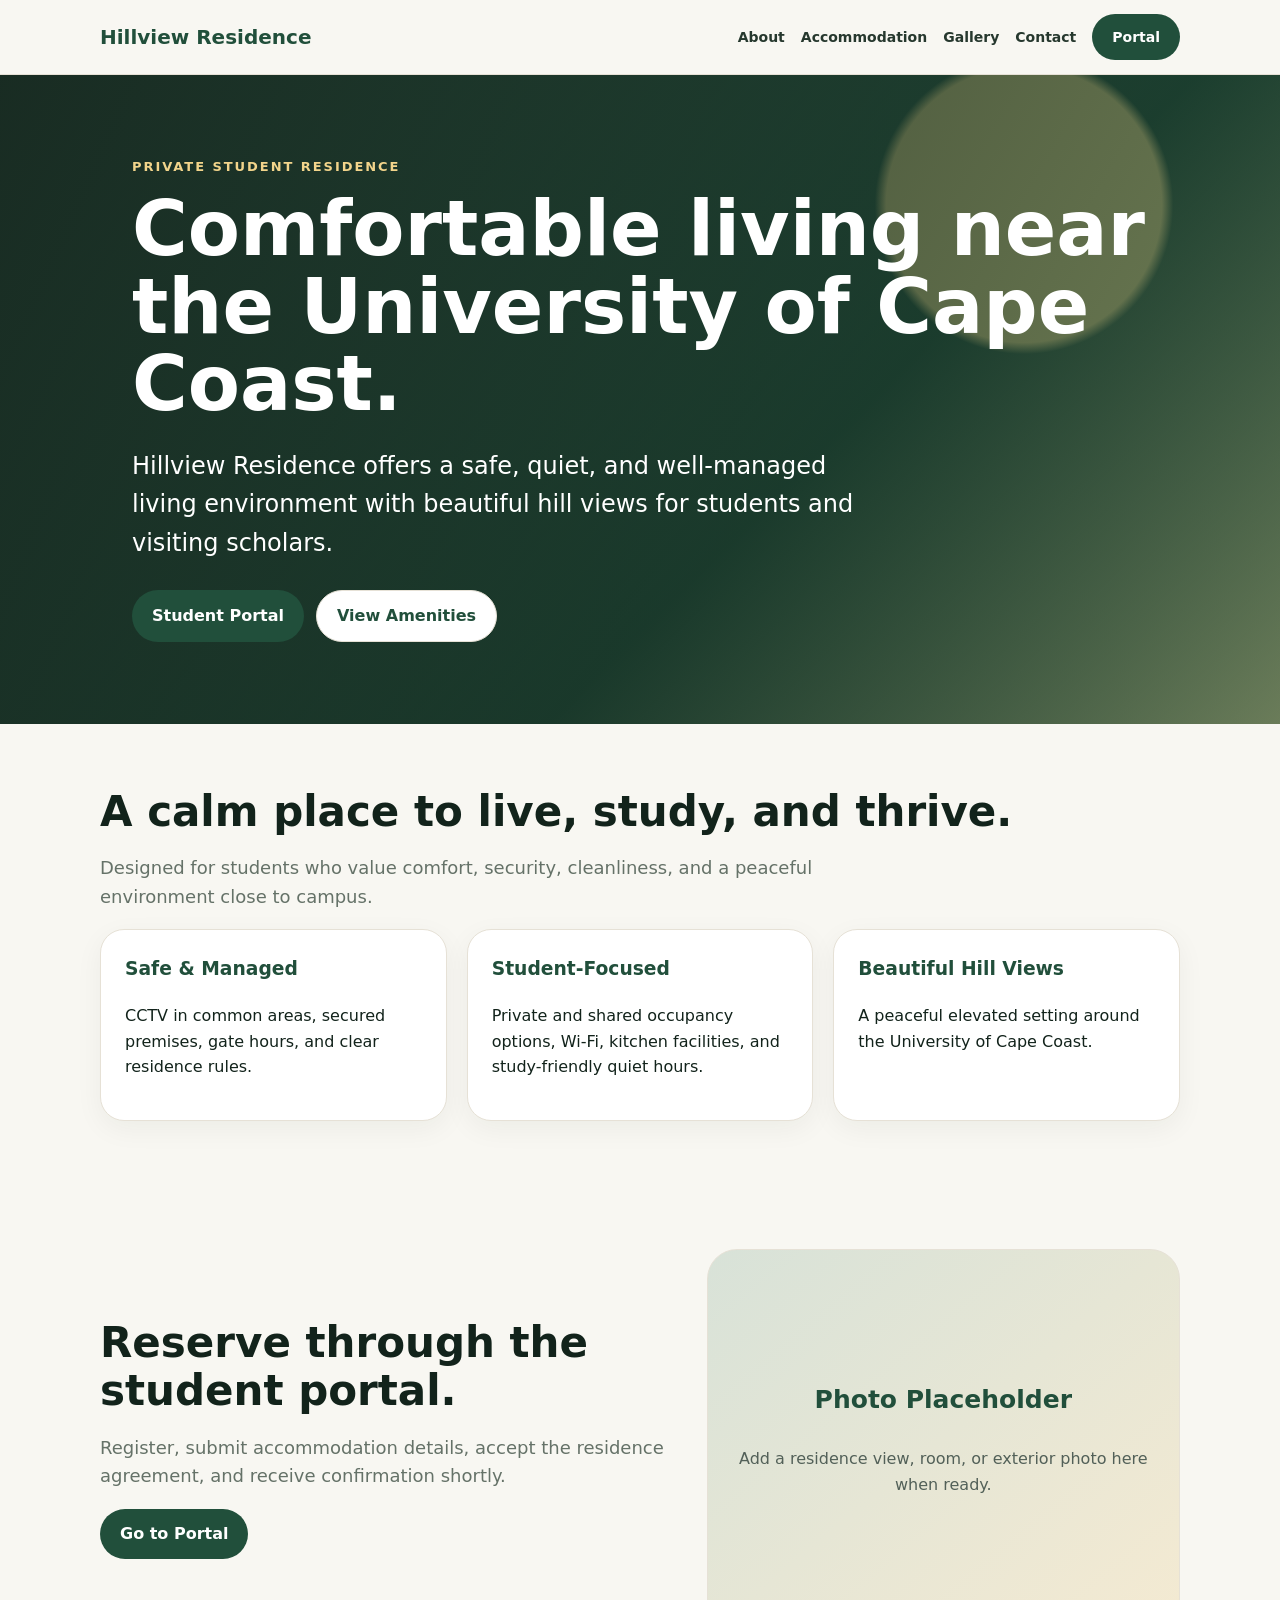
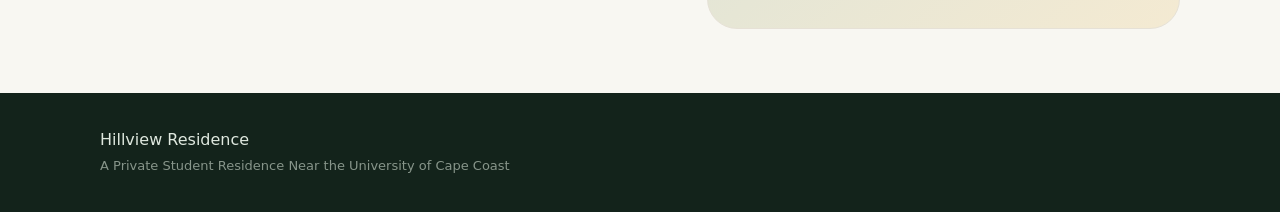
==== index.html @ 98e05dec "Add files via upload" ====
<!doctype html>
<html lang="en">
<head>
<meta charset="utf-8"><meta name="viewport" content="width=device-width,initial-scale=1">
<title>Hillview Residence | Private Student Residence Near UCC</title>
<style>
:root{--ink:#12231b;--muted:#657268;--brand:#214f3b;--gold:#d6a84f;--bg:#f8f7f2;--card:#fff;--line:#e6e1d6}*{box-sizing:border-box}body{margin:0;font-family:Inter,system-ui,-apple-system,Segoe UI,Roboto,Arial,sans-serif;color:var(--ink);background:var(--bg);line-height:1.6}a{color:inherit}.nav{max-width:1120px;margin:auto;padding:14px 20px;display:flex;align-items:center;justify-content:space-between;gap:16px}.top{position:sticky;top:0;z-index:10;background:rgba(248,247,242,.96);backdrop-filter:blur(10px);border-bottom:1px solid var(--line)}.logo{font-weight:900;color:var(--brand);font-size:20px;text-decoration:none}.navlinks{display:flex;gap:16px;align-items:center;flex-wrap:wrap}.navlinks a{text-decoration:none;font-weight:700;font-size:14px;color:#26382e}.btn{display:inline-flex;align-items:center;justify-content:center;border-radius:999px;background:var(--brand);color:#fff!important;text-decoration:none;padding:12px 20px;font-weight:850;border:0}.btn.alt{background:#fff;color:var(--brand)!important;border:1px solid var(--line)}.hero{min-height:72vh;display:grid;place-items:center;background:linear-gradient(120deg,rgba(18,35,27,.88),rgba(33,79,59,.60)),radial-gradient(circle at 80% 20%,#f0d184 0 12%,transparent 13%),linear-gradient(135deg,#496b59,#1b3b2c 62%,#d9c087);background-size:cover}.hero-inner{max-width:1060px;padding:82px 22px;color:#fff}.eyebrow{letter-spacing:.15em;text-transform:uppercase;font-size:13px;font-weight:900;color:#f2d48b}.hero h1{font-size:clamp(40px,7vw,76px);line-height:1.02;margin:12px 0}.hero p{font-size:clamp(18px,2.4vw,24px);max-width:760px}.actions{display:flex;gap:12px;flex-wrap:wrap;margin-top:28px}.wrap{max-width:1120px;margin:auto;padding:64px 20px}.section-title{font-size:clamp(30px,4vw,42px);line-height:1.15;margin:0 0 12px}.lead{font-size:18px;color:var(--muted);max-width:800px}.grid{display:grid;grid-template-columns:repeat(3,1fr);gap:20px}.card{background:var(--card);border:1px solid var(--line);border-radius:24px;padding:24px;box-shadow:0 8px 28px rgba(19,35,27,.05)}.card h3{margin-top:0;color:var(--brand)}.split{display:grid;grid-template-columns:1.1fr .9fr;gap:28px;align-items:center}.photo-card{min-height:380px;border-radius:30px;background:linear-gradient(140deg,#d8e2d8,#f4ead2);border:1px solid var(--line);display:grid;place-items:center;color:#526058;text-align:center;padding:28px}.photo-card strong{display:block;font-size:25px;color:#214f3b}.footer{background:#13231b;color:#dfe8df}.footer .wrap{padding:34px 20px}.small{font-size:13px;color:#87958a}@media(max-width:820px){.grid,.split{grid-template-columns:1fr}.navlinks{display:none}.hero{min-height:60vh}.wrap{padding:44px 18px}}
</style>
</head>
<body>
<header class="top"><nav class="nav"><a class="logo" href="index.html">Hillview Residence</a><div class="navlinks"><a href="about.html">About</a><a href="accommodation.html">Accommodation</a><a href="gallery.html">Gallery</a><a href="contact.html">Contact</a><a class="btn" href="portal.html">Portal</a></div></nav></header>
<section class="hero"><div class="hero-inner"><div class="eyebrow">Private Student Residence</div><h1>Comfortable living near the University of Cape Coast.</h1><p>Hillview Residence offers a safe, quiet, and well-managed living environment with beautiful hill views for students and visiting scholars.</p><div class="actions"><a class="btn" href="portal.html">Student Portal</a><a class="btn alt" href="accommodation.html">View Amenities</a></div></div></section>
<main><section class="wrap"><h2 class="section-title">A calm place to live, study, and thrive.</h2><p class="lead">Designed for students who value comfort, security, cleanliness, and a peaceful environment close to campus.</p><div class="grid"><div class="card"><h3>Safe & Managed</h3><p>CCTV in common areas, secured premises, gate hours, and clear residence rules.</p></div><div class="card"><h3>Student-Focused</h3><p>Private and shared occupancy options, Wi-Fi, kitchen facilities, and study-friendly quiet hours.</p></div><div class="card"><h3>Beautiful Hill Views</h3><p>A peaceful elevated setting around the University of Cape Coast.</p></div></div></section>
<section class="wrap split"><div><h2 class="section-title">Reserve through the student portal.</h2><p class="lead">Register, submit accommodation details, accept the residence agreement, and receive confirmation shortly.</p><a class="btn" href="portal.html">Go to Portal</a></div><div class="photo-card"><div><strong>Photo Placeholder</strong><br>Add a residence view, room, or exterior photo here when ready.</div></div></section></main>
<footer class="footer"><div class="wrap">Hillview Residence<br><span class="small">A Private Student Residence Near the University of Cape Coast</span></div></footer>
</body></html>
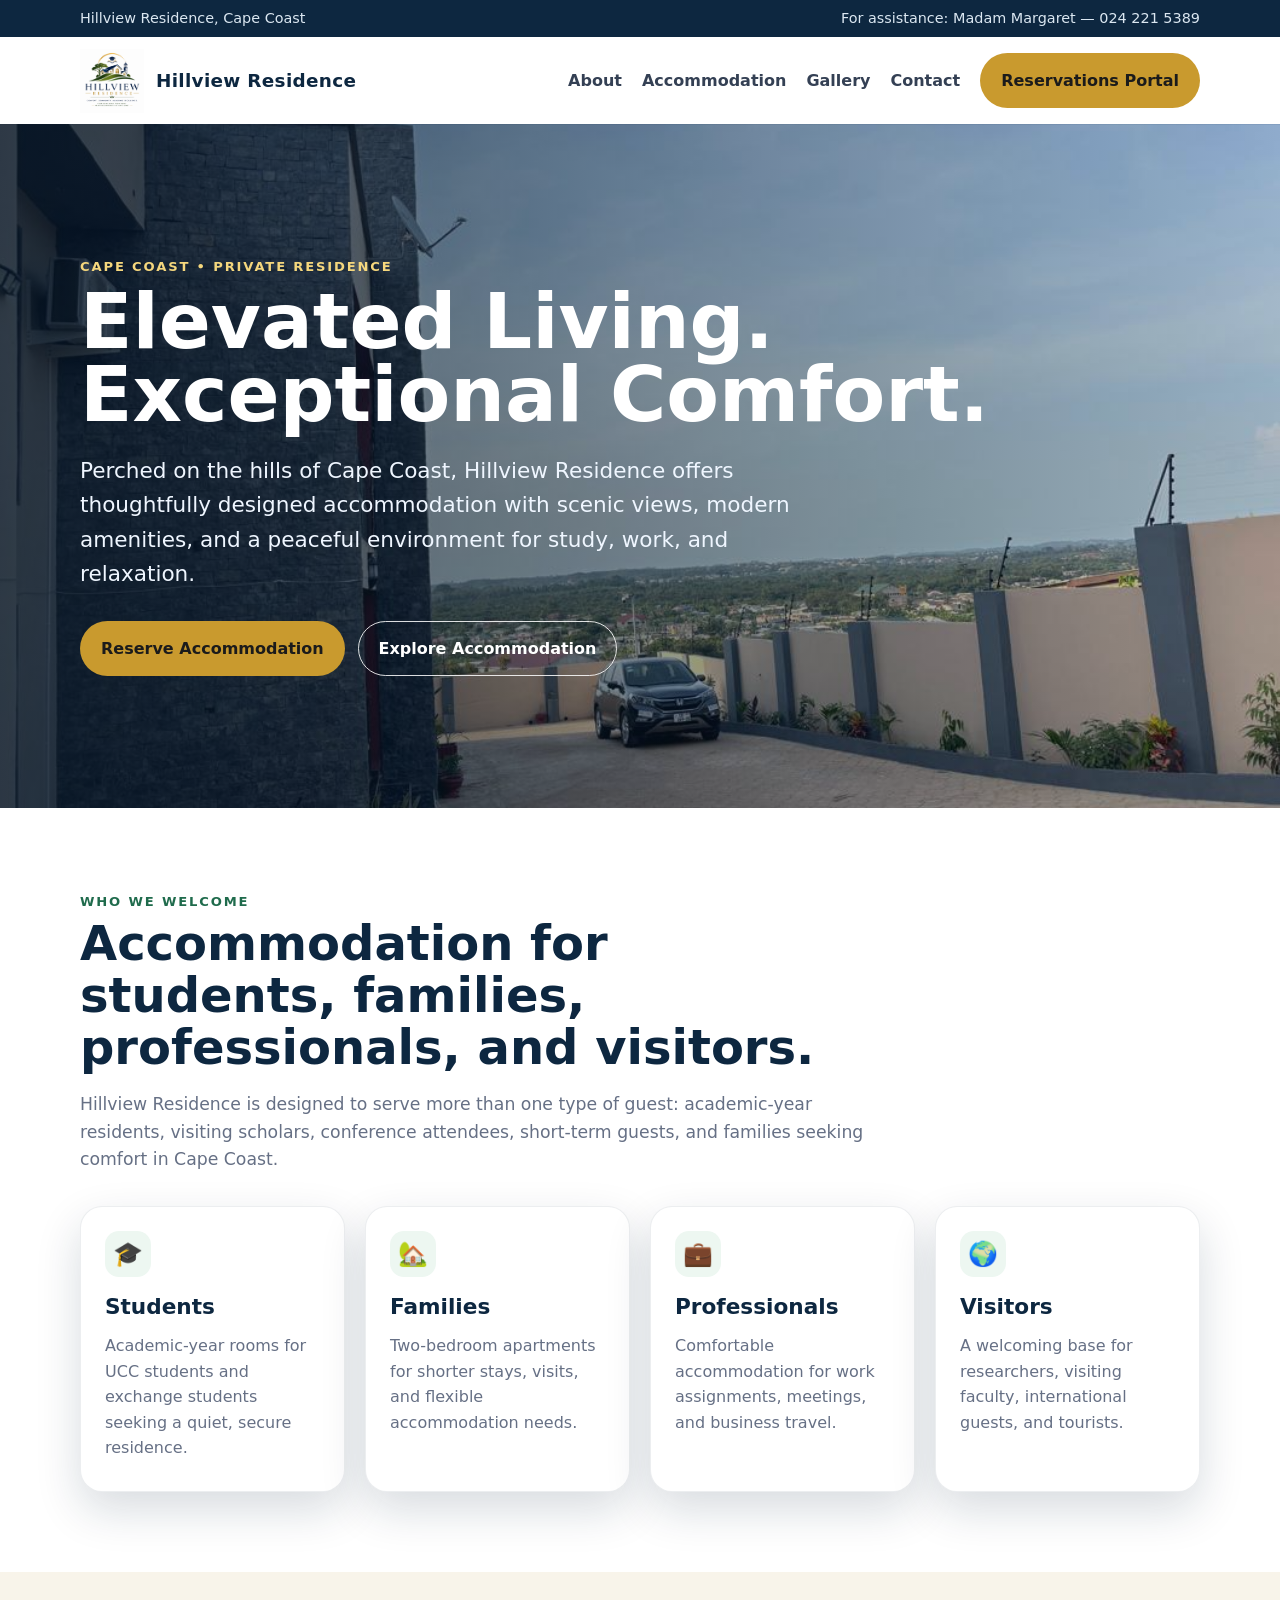
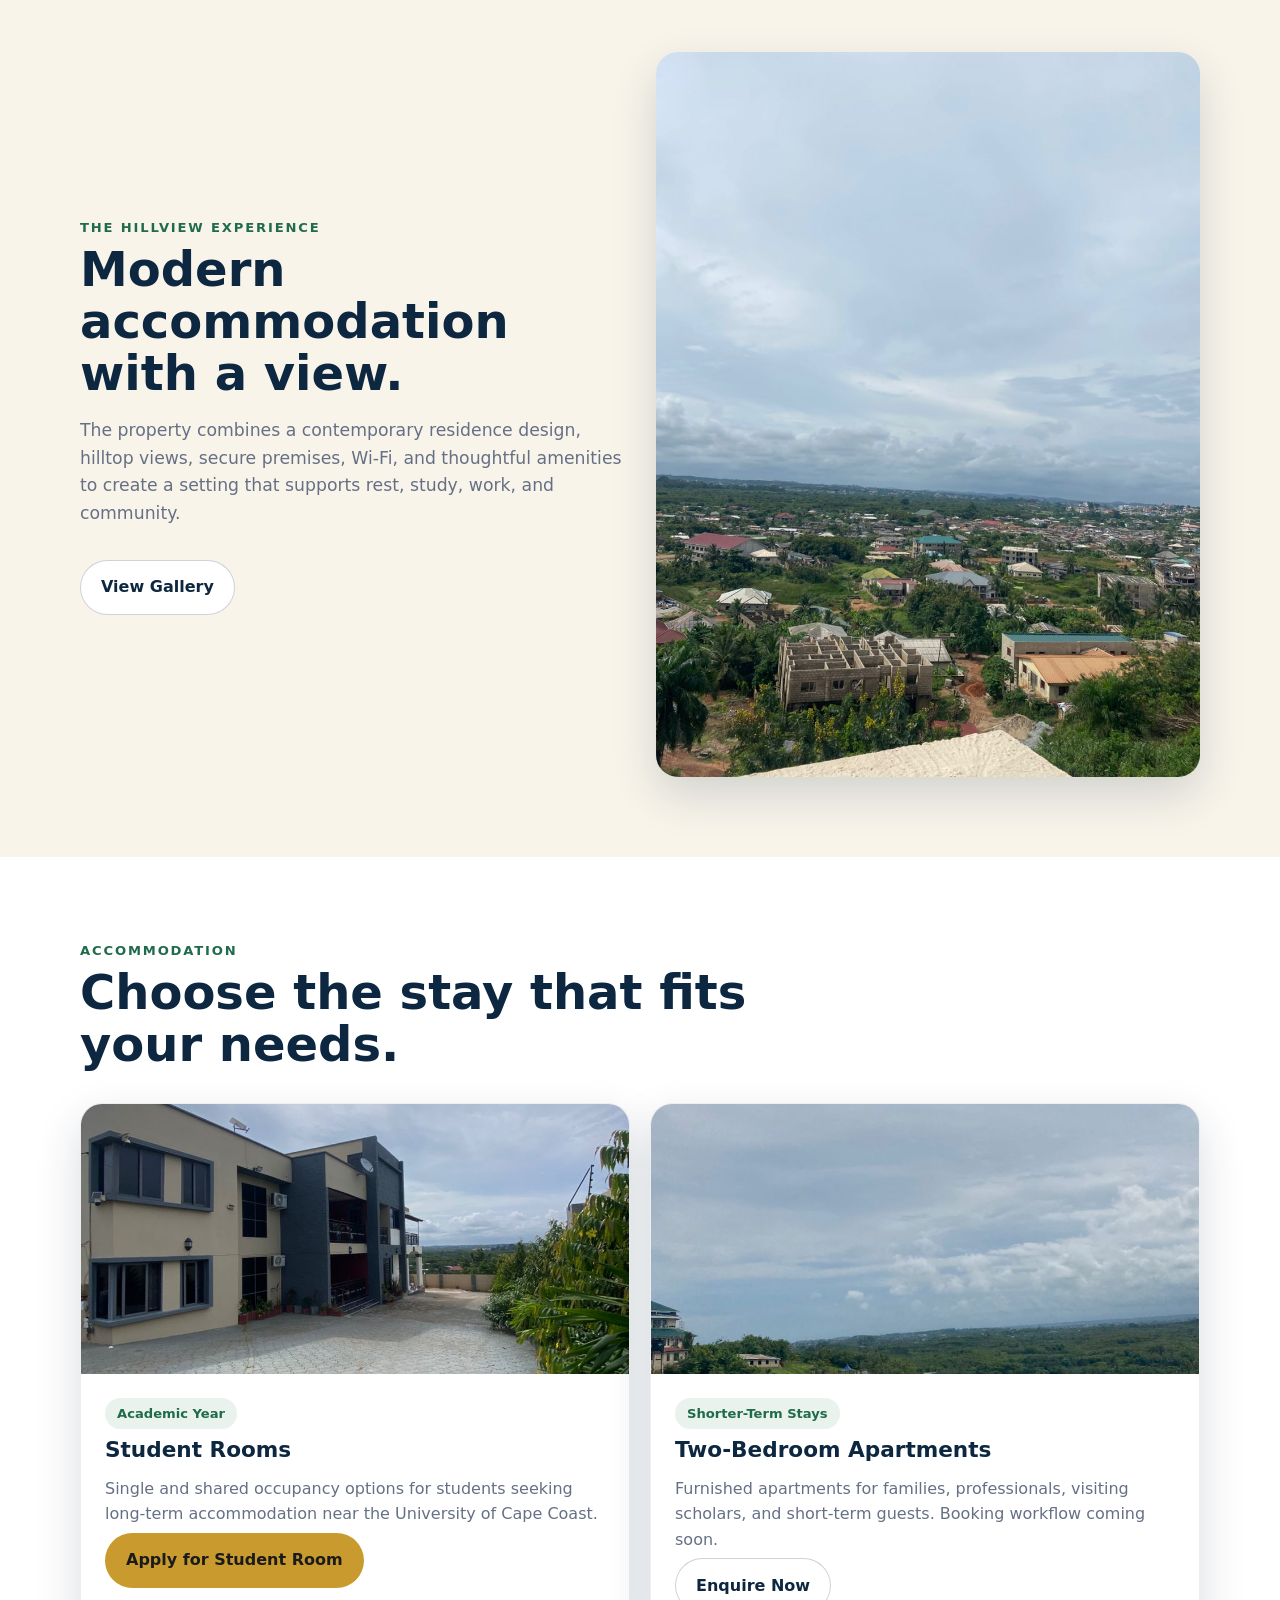
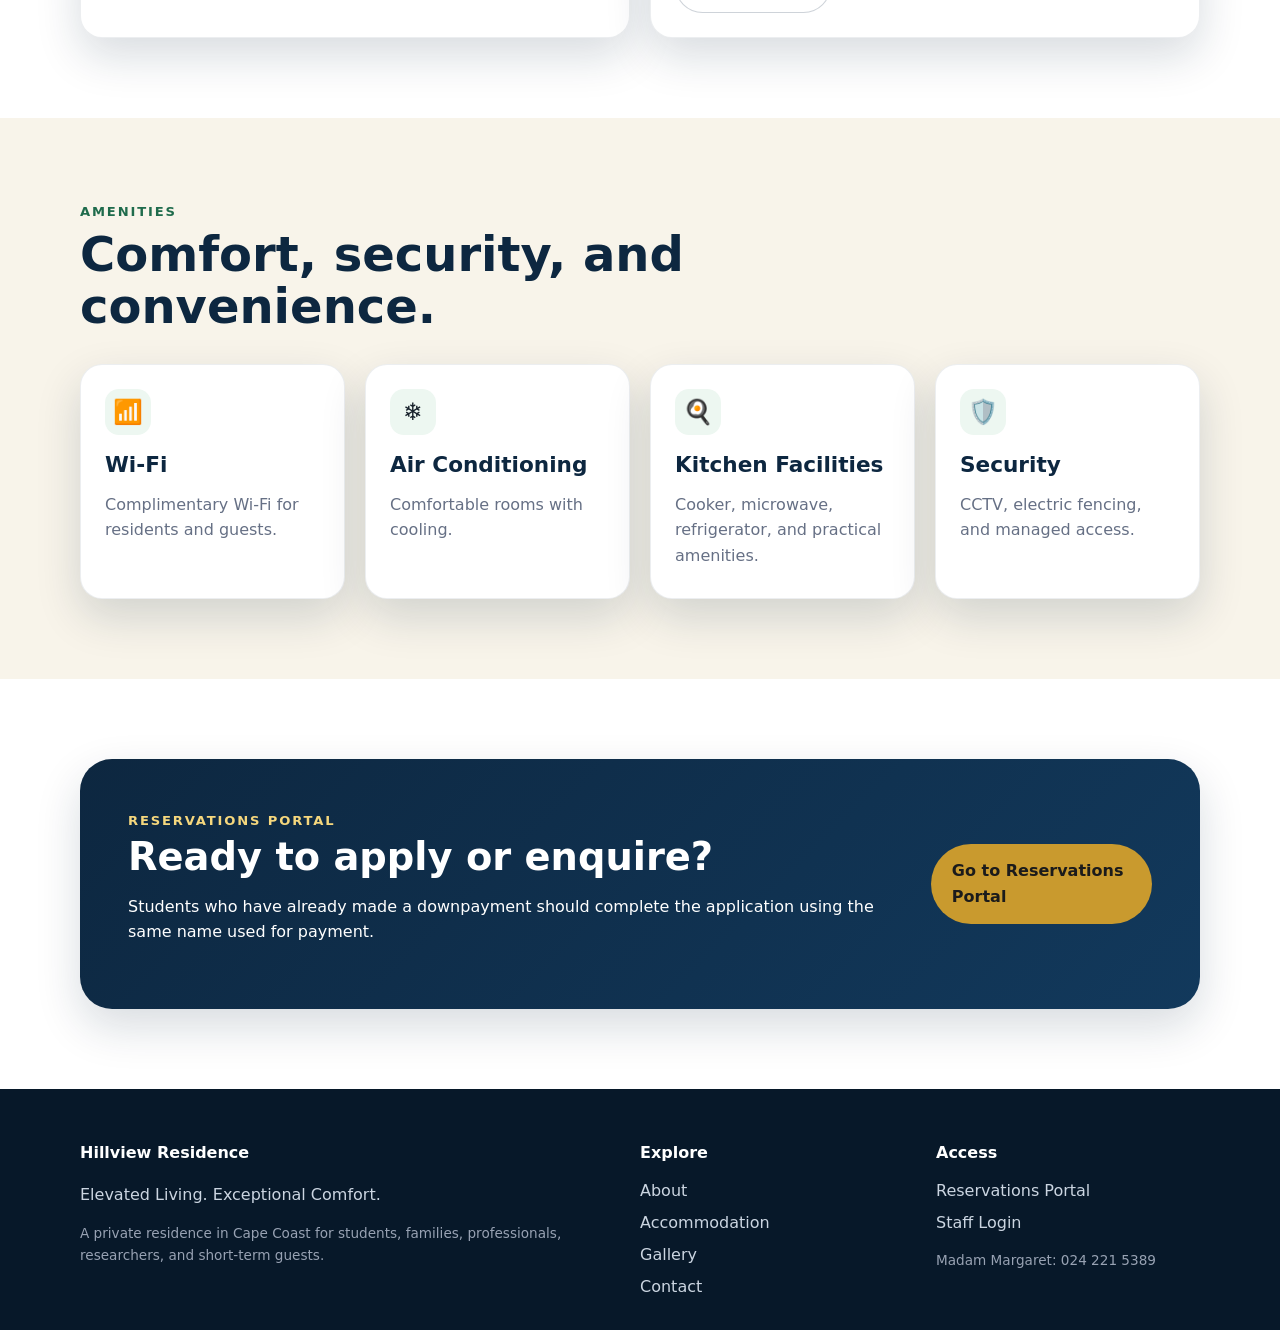
==== commit 3bd951b0: "Add files via upload" ====
--- a/index.html
+++ b/index.html
@@ -1,16 +1,10 @@
-<!doctype html>
-<html lang="en">
-<head>
-<meta charset="utf-8"><meta name="viewport" content="width=device-width,initial-scale=1">
-<title>Hillview Residence | Private Student Residence Near UCC</title>
-<style>
-:root{--ink:#12231b;--muted:#657268;--brand:#214f3b;--gold:#d6a84f;--bg:#f8f7f2;--card:#fff;--line:#e6e1d6}*{box-sizing:border-box}body{margin:0;font-family:Inter,system-ui,-apple-system,Segoe UI,Roboto,Arial,sans-serif;color:var(--ink);background:var(--bg);line-height:1.6}a{color:inherit}.nav{max-width:1120px;margin:auto;padding:14px 20px;display:flex;align-items:center;justify-content:space-between;gap:16px}.top{position:sticky;top:0;z-index:10;background:rgba(248,247,242,.96);backdrop-filter:blur(10px);border-bottom:1px solid var(--line)}.logo{font-weight:900;color:var(--brand);font-size:20px;text-decoration:none}.navlinks{display:flex;gap:16px;align-items:center;flex-wrap:wrap}.navlinks a{text-decoration:none;font-weight:700;font-size:14px;color:#26382e}.btn{display:inline-flex;align-items:center;justify-content:center;border-radius:999px;background:var(--brand);color:#fff!important;text-decoration:none;padding:12px 20px;font-weight:850;border:0}.btn.alt{background:#fff;color:var(--brand)!important;border:1px solid var(--line)}.hero{min-height:72vh;display:grid;place-items:center;background:linear-gradient(120deg,rgba(18,35,27,.88),rgba(33,79,59,.60)),radial-gradient(circle at 80% 20%,#f0d184 0 12%,transparent 13%),linear-gradient(135deg,#496b59,#1b3b2c 62%,#d9c087);background-size:cover}.hero-inner{max-width:1060px;padding:82px 22px;color:#fff}.eyebrow{letter-spacing:.15em;text-transform:uppercase;font-size:13px;font-weight:900;color:#f2d48b}.hero h1{font-size:clamp(40px,7vw,76px);line-height:1.02;margin:12px 0}.hero p{font-size:clamp(18px,2.4vw,24px);max-width:760px}.actions{display:flex;gap:12px;flex-wrap:wrap;margin-top:28px}.wrap{max-width:1120px;margin:auto;padding:64px 20px}.section-title{font-size:clamp(30px,4vw,42px);line-height:1.15;margin:0 0 12px}.lead{font-size:18px;color:var(--muted);max-width:800px}.grid{display:grid;grid-template-columns:repeat(3,1fr);gap:20px}.card{background:var(--card);border:1px solid var(--line);border-radius:24px;padding:24px;box-shadow:0 8px 28px rgba(19,35,27,.05)}.card h3{margin-top:0;color:var(--brand)}.split{display:grid;grid-template-columns:1.1fr .9fr;gap:28px;align-items:center}.photo-card{min-height:380px;border-radius:30px;background:linear-gradient(140deg,#d8e2d8,#f4ead2);border:1px solid var(--line);display:grid;place-items:center;color:#526058;text-align:center;padding:28px}.photo-card strong{display:block;font-size:25px;color:#214f3b}.footer{background:#13231b;color:#dfe8df}.footer .wrap{padding:34px 20px}.small{font-size:13px;color:#87958a}@media(max-width:820px){.grid,.split{grid-template-columns:1fr}.navlinks{display:none}.hero{min-height:60vh}.wrap{padding:44px 18px}}
-</style>
-</head>
-<body>
-<header class="top"><nav class="nav"><a class="logo" href="index.html">Hillview Residence</a><div class="navlinks"><a href="about.html">About</a><a href="accommodation.html">Accommodation</a><a href="gallery.html">Gallery</a><a href="contact.html">Contact</a><a class="btn" href="portal.html">Portal</a></div></nav></header>
-<section class="hero"><div class="hero-inner"><div class="eyebrow">Private Student Residence</div><h1>Comfortable living near the University of Cape Coast.</h1><p>Hillview Residence offers a safe, quiet, and well-managed living environment with beautiful hill views for students and visiting scholars.</p><div class="actions"><a class="btn" href="portal.html">Student Portal</a><a class="btn alt" href="accommodation.html">View Amenities</a></div></div></section>
-<main><section class="wrap"><h2 class="section-title">A calm place to live, study, and thrive.</h2><p class="lead">Designed for students who value comfort, security, cleanliness, and a peaceful environment close to campus.</p><div class="grid"><div class="card"><h3>Safe & Managed</h3><p>CCTV in common areas, secured premises, gate hours, and clear residence rules.</p></div><div class="card"><h3>Student-Focused</h3><p>Private and shared occupancy options, Wi-Fi, kitchen facilities, and study-friendly quiet hours.</p></div><div class="card"><h3>Beautiful Hill Views</h3><p>A peaceful elevated setting around the University of Cape Coast.</p></div></div></section>
-<section class="wrap split"><div><h2 class="section-title">Reserve through the student portal.</h2><p class="lead">Register, submit accommodation details, accept the residence agreement, and receive confirmation shortly.</p><a class="btn" href="portal.html">Go to Portal</a></div><div class="photo-card"><div><strong>Photo Placeholder</strong><br>Add a residence view, room, or exterior photo here when ready.</div></div></section></main>
-<footer class="footer"><div class="wrap">Hillview Residence<br><span class="small">A Private Student Residence Near the University of Cape Coast</span></div></footer>
-</body></html>
+<!doctype html><html lang="en"><head><meta charset="utf-8"><meta name="viewport" content="width=device-width,initial-scale=1"><title>Hillview Residence | Elevated Living in Cape Coast</title><meta name="description" content="Hillview Residence offers modern rooms and apartments in Cape Coast for students, professionals, families, researchers, and short-term guests."><link rel="stylesheet" href="assets/css/style.css"></head><body>
+<div class="topbar"><div class="container"><span>Hillview Residence, Cape Coast</span><span>For assistance: Madam Margaret — 024 221 5389</span></div></div>
+<header class="nav"><div class="container nav-inner"><a class="brand" href="index.html"><img src="assets/images/logo.png" alt="Hillview Residence logo"><span>Hillview Residence</span></a><nav class="nav-links"><a href="about.html">About</a><a href="accommodation.html">Accommodation</a><a href="gallery.html">Gallery</a><a href="contact.html">Contact</a><a class="btn btn-primary" href="reserve.html">Reservations Portal</a></nav></div></header>
+<section class="hero"><div class="hero-content"><div class="eyebrow">Cape Coast • Private Residence</div><h1>Elevated Living.<br>Exceptional Comfort.</h1><p>Perched on the hills of Cape Coast, Hillview Residence offers thoughtfully designed accommodation with scenic views, modern amenities, and a peaceful environment for study, work, and relaxation.</p><div class="hero-actions"><a class="btn btn-primary" href="reserve.html">Reserve Accommodation</a><a class="btn btn-outline" href="accommodation.html">Explore Accommodation</a></div></div></section>
+<section class="section"><div class="container"><div class="section-title"><span class="eyebrow" style="color:var(--green)">Who we welcome</span><h2>Accommodation for students, families, professionals, and visitors.</h2><p>Hillview Residence is designed to serve more than one type of guest: academic-year residents, visiting scholars, conference attendees, short-term guests, and families seeking comfort in Cape Coast.</p></div><div class="grid grid-4"><div class="card"><div class="feature-icon">🎓</div><h3>Students</h3><p>Academic-year rooms for UCC students and exchange students seeking a quiet, secure residence.</p></div><div class="card"><div class="feature-icon">🏡</div><h3>Families</h3><p>Two-bedroom apartments for shorter stays, visits, and flexible accommodation needs.</p></div><div class="card"><div class="feature-icon">💼</div><h3>Professionals</h3><p>Comfortable accommodation for work assignments, meetings, and business travel.</p></div><div class="card"><div class="feature-icon">🌍</div><h3>Visitors</h3><p>A welcoming base for researchers, visiting faculty, international guests, and tourists.</p></div></div></div></section>
+<section class="section alt"><div class="container split"><div><div class="section-title"><span class="eyebrow" style="color:var(--green)">The Hillview experience</span><h2>Modern accommodation with a view.</h2><p>The property combines a contemporary residence design, hilltop views, secure premises, Wi-Fi, and thoughtful amenities to create a setting that supports rest, study, work, and community.</p></div><a class="btn btn-outline-dark" href="gallery.html">View Gallery</a></div><div class="image-card"><img src="assets/images/view-1.png" alt="Hillview panoramic view"></div></div></section>
+<section class="section"><div class="container"><div class="section-title"><span class="eyebrow" style="color:var(--green)">Accommodation</span><h2>Choose the stay that fits your needs.</h2></div><div class="grid grid-2"><article class="card accom-card"><img src="assets/images/exterior-2.png" alt="Student rooms at Hillview Residence"><div class="body"><span class="pill">Academic Year</span><h3>Student Rooms</h3><p>Single and shared occupancy options for students seeking long-term accommodation near the University of Cape Coast.</p><a class="btn btn-primary" href="reserve.html">Apply for Student Room</a></div></article><article class="card accom-card"><img src="assets/images/view-2.png" alt="Hillview apartments"><div class="body"><span class="pill">Shorter-Term Stays</span><h3>Two-Bedroom Apartments</h3><p>Furnished apartments for families, professionals, visiting scholars, and short-term guests. Booking workflow coming soon.</p><a class="btn btn-outline-dark" href="contact.html">Enquire Now</a></div></article></div></div></section>
+<section class="section alt"><div class="container"><div class="section-title"><span class="eyebrow" style="color:var(--green)">Amenities</span><h2>Comfort, security, and convenience.</h2></div><div class="grid grid-4"><div class="card"><div class="feature-icon">📶</div><h3>Wi‑Fi</h3><p>Complimentary Wi‑Fi for residents and guests.</p></div><div class="card"><div class="feature-icon">❄️</div><h3>Air Conditioning</h3><p>Comfortable rooms with cooling.</p></div><div class="card"><div class="feature-icon">🍳</div><h3>Kitchen Facilities</h3><p>Cooker, microwave, refrigerator, and practical amenities.</p></div><div class="card"><div class="feature-icon">🛡️</div><h3>Security</h3><p>CCTV, electric fencing, and managed access.</p></div></div></div></section>
+<section class="section"><div class="container"><div class="cta"><div><span class="eyebrow">Reservations Portal</span><h2>Ready to apply or enquire?</h2><p>Students who have already made a downpayment should complete the application using the same name used for payment.</p></div><a class="btn btn-primary" href="reserve.html">Go to Reservations Portal</a></div></div></section>
+<footer class="footer"><div class="container footer-grid"><div><h4>Hillview Residence</h4><p>Elevated Living. Exceptional Comfort.</p><p class="tiny">A private residence in Cape Coast for students, families, professionals, researchers, and short-term guests.</p></div><div><h4>Explore</h4><a href="about.html">About</a><a href="accommodation.html">Accommodation</a><a href="gallery.html">Gallery</a><a href="contact.html">Contact</a></div><div><h4>Access</h4><a href="reserve.html">Reservations Portal</a><a data-portal="admin" href="#">Staff Login</a><p class="tiny">Madam Margaret: 024 221 5389</p></div></div></footer><script src="assets/js/app.js"></script></body></html>
--- a/assets/css/style.css
+++ b/assets/css/style.css
@@ -0,0 +1 @@
+:root{--navy:#0d2740;--green:#1f6b4c;--gold:#c99a2e;--cream:#f8f4ea;--ink:#17212b;--muted:#667085;--white:#fff;--shadow:0 18px 45px rgba(13,39,64,.16);--radius:22px}*{box-sizing:border-box}body{margin:0;font-family:Inter,system-ui,-apple-system,Segoe UI,Roboto,Arial,sans-serif;color:var(--ink);background:#fff;line-height:1.6}a{color:inherit;text-decoration:none}img{max-width:100%;display:block}.container{width:min(1120px,92%);margin:auto}.topbar{background:var(--navy);color:#dbe7f1;font-size:.9rem;padding:.45rem 0}.topbar .container{display:flex;justify-content:space-between;gap:1rem;flex-wrap:wrap}.nav{position:sticky;top:0;z-index:20;background:rgba(255,255,255,.96);backdrop-filter:blur(10px);box-shadow:0 1px 0 rgba(13,39,64,.08)}.nav-inner{display:flex;align-items:center;justify-content:space-between;padding:.7rem 0}.brand{display:flex;align-items:center;gap:.75rem;font-weight:800;color:var(--navy);letter-spacing:.02em}.brand img{width:64px;height:64px;object-fit:contain}.brand span{font-size:1.15rem}.nav-links{display:flex;align-items:center;gap:1.25rem;color:#344054;font-weight:600}.nav-links a:hover{color:var(--green)}.btn{display:inline-flex;align-items:center;justify-content:center;border-radius:999px;padding:.86rem 1.25rem;font-weight:800;border:1px solid transparent;cursor:pointer;transition:.2s}.btn-primary{background:var(--gold);color:#1b1b1b}.btn-primary:hover{filter:brightness(.95);transform:translateY(-1px)}.btn-outline{border-color:rgba(255,255,255,.85);color:white}.btn-outline-dark{border-color:rgba(13,39,64,.2);color:var(--navy);background:white}.hero{min-height:76vh;position:relative;display:grid;place-items:center;color:white;overflow:hidden;background:var(--navy)}.hero::before{content:"";position:absolute;inset:0;background:url('../images/hero-exterior.png') center/cover no-repeat;transform:scale(1.02)}.hero::after{content:"";position:absolute;inset:0;background:linear-gradient(90deg,rgba(7,24,41,.78),rgba(7,24,41,.45),rgba(7,24,41,.15))}.hero-content{position:relative;z-index:1;width:min(1120px,92%);padding:5rem 0}.eyebrow{color:#f5d77d;font-weight:800;text-transform:uppercase;letter-spacing:.14em;font-size:.82rem}.hero h1{font-size:clamp(2.7rem,6vw,5.8rem);line-height:.95;margin:.6rem 0 1rem}.hero p{max-width:720px;font-size:clamp(1.05rem,2vw,1.35rem);color:#eff6ff}.hero-actions{display:flex;gap:.8rem;flex-wrap:wrap;margin-top:1.8rem}.section{padding:5rem 0}.section.alt{background:var(--cream)}.section-title{max-width:800px;margin-bottom:2rem}.section-title h2{font-size:clamp(2rem,4vw,3rem);line-height:1.08;color:var(--navy);margin:.3rem 0}.section-title p{color:var(--muted);font-size:1.08rem}.grid{display:grid;gap:1.25rem}.grid-2{grid-template-columns:repeat(2,minmax(0,1fr))}.grid-3{grid-template-columns:repeat(3,minmax(0,1fr))}.grid-4{grid-template-columns:repeat(4,minmax(0,1fr))}.card{background:white;border-radius:var(--radius);padding:1.5rem;box-shadow:var(--shadow);border:1px solid rgba(13,39,64,.08)}.card h3{margin:.25rem 0 .55rem;color:var(--navy);font-size:1.35rem}.card p{color:var(--muted);margin:.35rem 0}.feature-icon{width:46px;height:46px;border-radius:14px;background:#edf7f1;display:grid;place-items:center;font-size:1.5rem;margin-bottom:.8rem}.split{display:grid;grid-template-columns:1fr 1fr;gap:2rem;align-items:center}.image-card{border-radius:var(--radius);overflow:hidden;box-shadow:var(--shadow);min-height:360px}.image-card img{width:100%;height:100%;object-fit:cover}.accom-card{overflow:hidden;padding:0}.accom-card img{height:270px;width:100%;object-fit:cover}.accom-card .body{padding:1.5rem}.pill{display:inline-flex;background:#e9f2ec;color:var(--green);font-weight:800;border-radius:999px;padding:.3rem .75rem;font-size:.82rem}.gallery{display:grid;grid-template-columns:repeat(3,1fr);gap:1rem}.gallery img{height:260px;width:100%;object-fit:cover;border-radius:18px;box-shadow:0 8px 24px rgba(13,39,64,.12)}.cta{background:linear-gradient(135deg,var(--navy),#12395c);color:white;border-radius:32px;padding:3rem;display:flex;align-items:center;justify-content:space-between;gap:2rem;box-shadow:var(--shadow)}.cta h2{font-size:clamp(1.8rem,3vw,3rem);line-height:1.05;margin:.3rem 0}.footer{background:#071829;color:#cbd5e1;padding:3rem 0 1.5rem}.footer-grid{display:grid;grid-template-columns:2fr 1fr 1fr;gap:2rem}.footer h4{color:white;margin:.2rem 0 .8rem}.footer a{display:block;color:#cbd5e1;margin:.4rem 0}.tiny{font-size:.85rem;color:#98a2b3}.portal-wrap{min-height:70vh;background:linear-gradient(135deg,#f8f4ea,#eef7f2);padding:4rem 0}.portal-card{max-width:920px;margin:auto;background:white;border-radius:30px;padding:2rem;box-shadow:var(--shadow)}.choice{display:grid;grid-template-columns:1fr 1fr;gap:1.2rem}.choice-card{border:1px solid rgba(13,39,64,.12);border-radius:24px;padding:1.5rem;transition:.2s}.choice-card:hover{transform:translateY(-3px);box-shadow:var(--shadow)}.notice{background:#fff7df;border-left:4px solid var(--gold);padding:1rem;border-radius:14px;color:#614a05;margin:1rem 0}.faq details{background:white;border-radius:16px;margin:.8rem 0;padding:1rem 1.2rem;border:1px solid rgba(13,39,64,.08)}.faq summary{font-weight:800;color:var(--navy);cursor:pointer}@media(max-width:850px){.nav-links{display:none}.grid-2,.grid-3,.grid-4,.split,.choice,.footer-grid{grid-template-columns:1fr}.hero{min-height:72vh}.cta{display:block}.gallery{grid-template-columns:1fr}.brand img{width:52px;height:52px}.section{padding:3.5rem 0}}
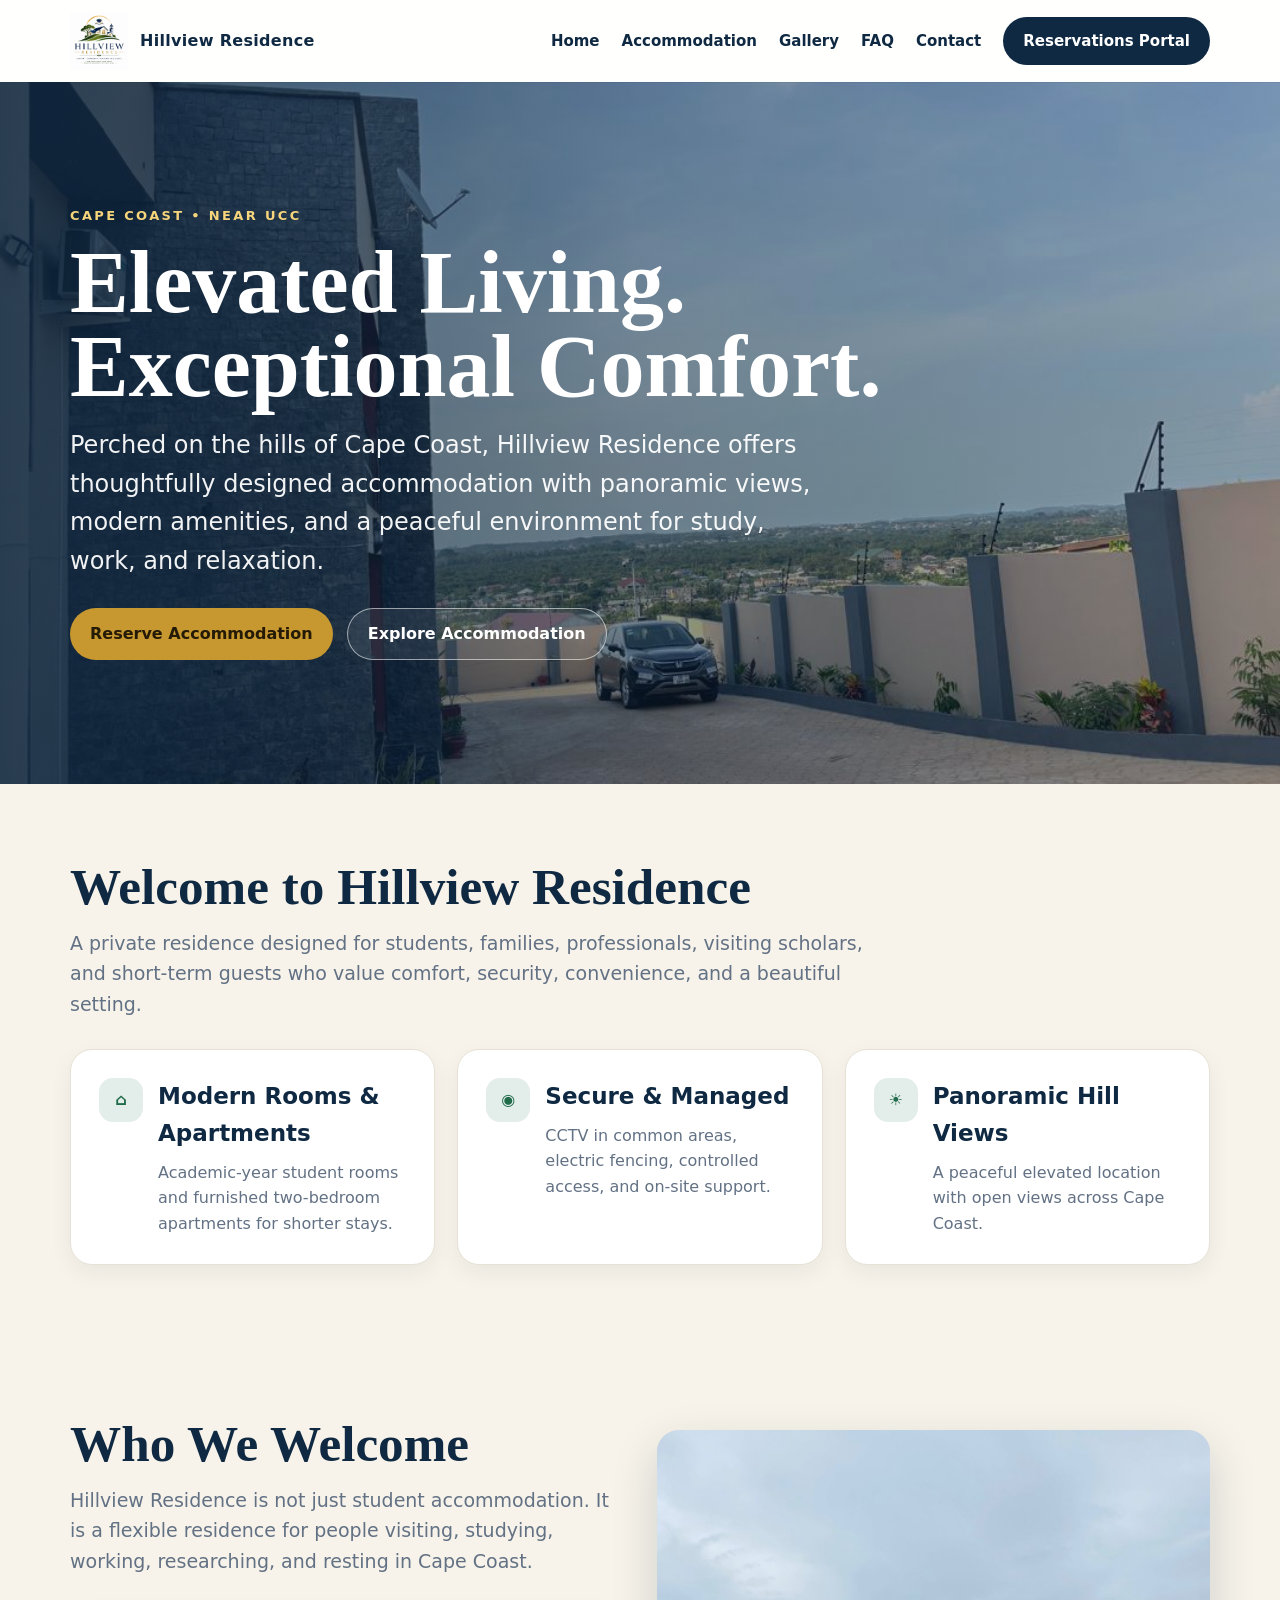
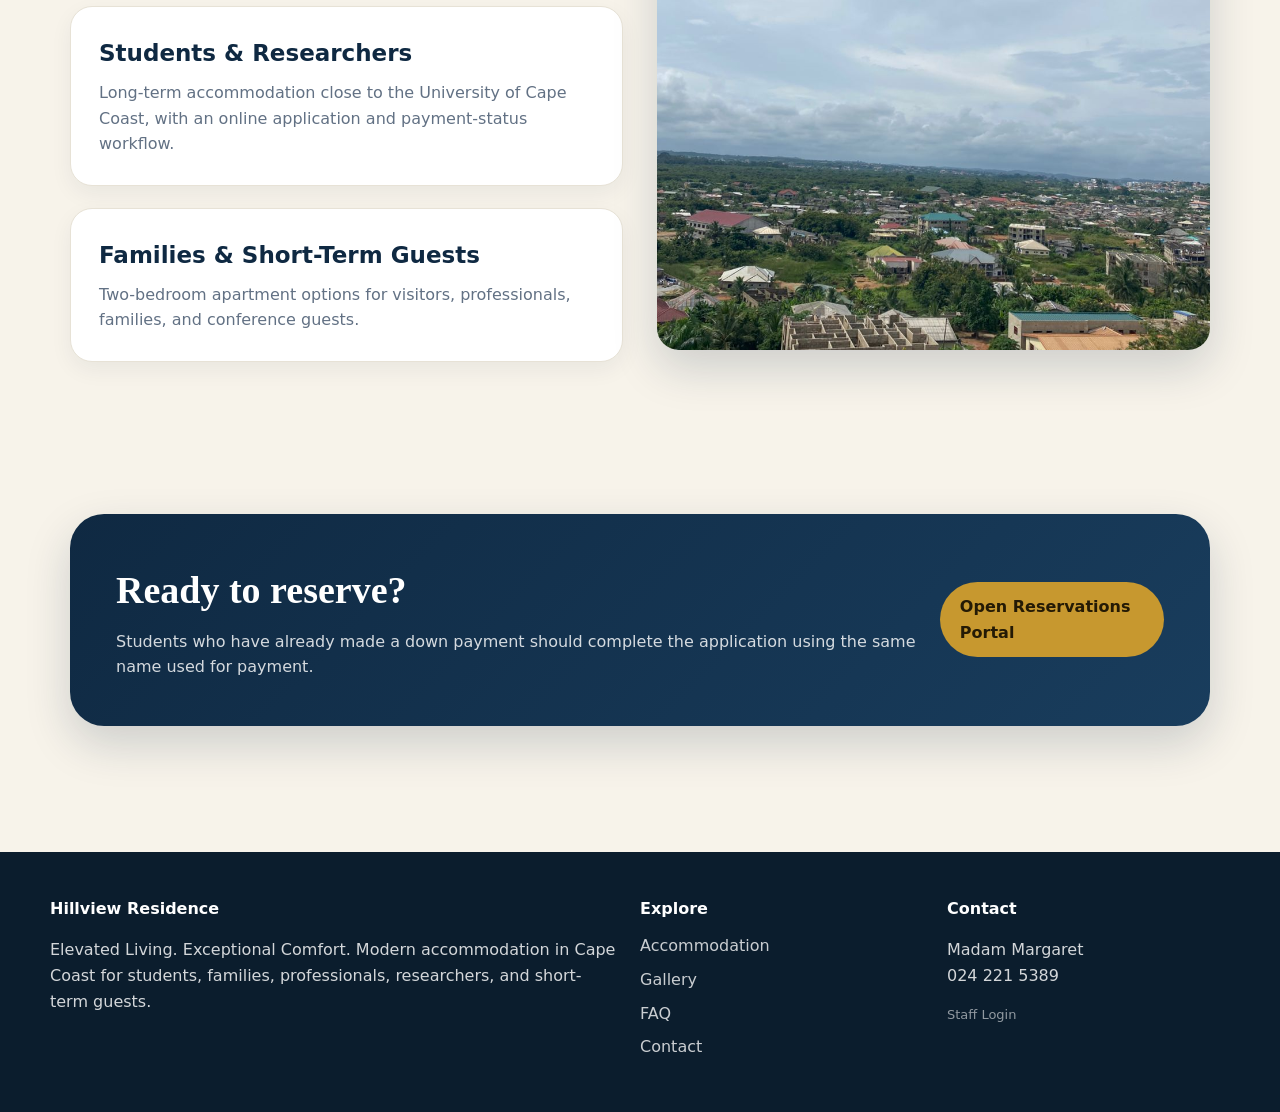
==== commit 1d88e3e5: "Add files via upload" ====
--- a/index.html
+++ b/index.html
@@ -1,10 +1,7 @@
-<!doctype html><html lang="en"><head><meta charset="utf-8"><meta name="viewport" content="width=device-width,initial-scale=1"><title>Hillview Residence | Elevated Living in Cape Coast</title><meta name="description" content="Hillview Residence offers modern rooms and apartments in Cape Coast for students, professionals, families, researchers, and short-term guests."><link rel="stylesheet" href="assets/css/style.css"></head><body>
-<div class="topbar"><div class="container"><span>Hillview Residence, Cape Coast</span><span>For assistance: Madam Margaret — 024 221 5389</span></div></div>
-<header class="nav"><div class="container nav-inner"><a class="brand" href="index.html"><img src="assets/images/logo.png" alt="Hillview Residence logo"><span>Hillview Residence</span></a><nav class="nav-links"><a href="about.html">About</a><a href="accommodation.html">Accommodation</a><a href="gallery.html">Gallery</a><a href="contact.html">Contact</a><a class="btn btn-primary" href="reserve.html">Reservations Portal</a></nav></div></header>
-<section class="hero"><div class="hero-content"><div class="eyebrow">Cape Coast • Private Residence</div><h1>Elevated Living.<br>Exceptional Comfort.</h1><p>Perched on the hills of Cape Coast, Hillview Residence offers thoughtfully designed accommodation with scenic views, modern amenities, and a peaceful environment for study, work, and relaxation.</p><div class="hero-actions"><a class="btn btn-primary" href="reserve.html">Reserve Accommodation</a><a class="btn btn-outline" href="accommodation.html">Explore Accommodation</a></div></div></section>
-<section class="section"><div class="container"><div class="section-title"><span class="eyebrow" style="color:var(--green)">Who we welcome</span><h2>Accommodation for students, families, professionals, and visitors.</h2><p>Hillview Residence is designed to serve more than one type of guest: academic-year residents, visiting scholars, conference attendees, short-term guests, and families seeking comfort in Cape Coast.</p></div><div class="grid grid-4"><div class="card"><div class="feature-icon">🎓</div><h3>Students</h3><p>Academic-year rooms for UCC students and exchange students seeking a quiet, secure residence.</p></div><div class="card"><div class="feature-icon">🏡</div><h3>Families</h3><p>Two-bedroom apartments for shorter stays, visits, and flexible accommodation needs.</p></div><div class="card"><div class="feature-icon">💼</div><h3>Professionals</h3><p>Comfortable accommodation for work assignments, meetings, and business travel.</p></div><div class="card"><div class="feature-icon">🌍</div><h3>Visitors</h3><p>A welcoming base for researchers, visiting faculty, international guests, and tourists.</p></div></div></div></section>
-<section class="section alt"><div class="container split"><div><div class="section-title"><span class="eyebrow" style="color:var(--green)">The Hillview experience</span><h2>Modern accommodation with a view.</h2><p>The property combines a contemporary residence design, hilltop views, secure premises, Wi-Fi, and thoughtful amenities to create a setting that supports rest, study, work, and community.</p></div><a class="btn btn-outline-dark" href="gallery.html">View Gallery</a></div><div class="image-card"><img src="assets/images/view-1.png" alt="Hillview panoramic view"></div></div></section>
-<section class="section"><div class="container"><div class="section-title"><span class="eyebrow" style="color:var(--green)">Accommodation</span><h2>Choose the stay that fits your needs.</h2></div><div class="grid grid-2"><article class="card accom-card"><img src="assets/images/exterior-2.png" alt="Student rooms at Hillview Residence"><div class="body"><span class="pill">Academic Year</span><h3>Student Rooms</h3><p>Single and shared occupancy options for students seeking long-term accommodation near the University of Cape Coast.</p><a class="btn btn-primary" href="reserve.html">Apply for Student Room</a></div></article><article class="card accom-card"><img src="assets/images/view-2.png" alt="Hillview apartments"><div class="body"><span class="pill">Shorter-Term Stays</span><h3>Two-Bedroom Apartments</h3><p>Furnished apartments for families, professionals, visiting scholars, and short-term guests. Booking workflow coming soon.</p><a class="btn btn-outline-dark" href="contact.html">Enquire Now</a></div></article></div></div></section>
-<section class="section alt"><div class="container"><div class="section-title"><span class="eyebrow" style="color:var(--green)">Amenities</span><h2>Comfort, security, and convenience.</h2></div><div class="grid grid-4"><div class="card"><div class="feature-icon">📶</div><h3>Wi‑Fi</h3><p>Complimentary Wi‑Fi for residents and guests.</p></div><div class="card"><div class="feature-icon">❄️</div><h3>Air Conditioning</h3><p>Comfortable rooms with cooling.</p></div><div class="card"><div class="feature-icon">🍳</div><h3>Kitchen Facilities</h3><p>Cooker, microwave, refrigerator, and practical amenities.</p></div><div class="card"><div class="feature-icon">🛡️</div><h3>Security</h3><p>CCTV, electric fencing, and managed access.</p></div></div></div></section>
-<section class="section"><div class="container"><div class="cta"><div><span class="eyebrow">Reservations Portal</span><h2>Ready to apply or enquire?</h2><p>Students who have already made a downpayment should complete the application using the same name used for payment.</p></div><a class="btn btn-primary" href="reserve.html">Go to Reservations Portal</a></div></div></section>
-<footer class="footer"><div class="container footer-grid"><div><h4>Hillview Residence</h4><p>Elevated Living. Exceptional Comfort.</p><p class="tiny">A private residence in Cape Coast for students, families, professionals, researchers, and short-term guests.</p></div><div><h4>Explore</h4><a href="about.html">About</a><a href="accommodation.html">Accommodation</a><a href="gallery.html">Gallery</a><a href="contact.html">Contact</a></div><div><h4>Access</h4><a href="reserve.html">Reservations Portal</a><a data-portal="admin" href="#">Staff Login</a><p class="tiny">Madam Margaret: 024 221 5389</p></div></div></footer><script src="assets/js/app.js"></script></body></html>
+<!doctype html><html lang="en"><head><meta charset="utf-8"><meta name="viewport" content="width=device-width,initial-scale=1"><title>Hillview Residence | Elevated Living in Cape Coast</title><meta name="description" content="Hillview Residence offers modern accommodation in Cape Coast with panoramic hill views, secure facilities, student rooms, and furnished two-bedroom apartments."><link rel="stylesheet" href="css/style.css"></head><body><header class="topbar"><nav class="nav"><a class="brand" href="index.html"><img src="images/logo.png" alt="Hillview Residence logo"><span>Hillview Residence</span></a><div class="navlinks"><a href="index.html">Home</a><a href="accommodation.html">Accommodation</a><a href="gallery.html">Gallery</a><a href="faq.html">FAQ</a><a href="contact.html">Contact</a><a class="btn btn-dark" data-portal href="portal.html">Reservations Portal</a></div></nav></header>
+
+<section class="hero"><div class="hero-inner"><div class="eyebrow">Cape Coast • Near UCC</div><h1>Elevated Living.<br>Exceptional Comfort.</h1><p>Perched on the hills of Cape Coast, Hillview Residence offers thoughtfully designed accommodation with panoramic views, modern amenities, and a peaceful environment for study, work, and relaxation.</p><div class="hero-actions"><a class="btn btn-primary" data-portal href="portal.html">Reserve Accommodation</a><a class="btn btn-outline" href="accommodation.html">Explore Accommodation</a></div></div></section>
+<section class="section"><h2 class="section-title">Welcome to Hillview Residence</h2><p class="lead">A private residence designed for students, families, professionals, visiting scholars, and short-term guests who value comfort, security, convenience, and a beautiful setting.</p><div class="grid grid-3"><div class="card feature"><div class="icon">⌂</div><div><h3>Modern Rooms & Apartments</h3><p>Academic-year student rooms and furnished two-bedroom apartments for shorter stays.</p></div></div><div class="card feature"><div class="icon">◉</div><div><h3>Secure & Managed</h3><p>CCTV in common areas, electric fencing, controlled access, and on-site support.</p></div></div><div class="card feature"><div class="icon">☀</div><div><h3>Panoramic Hill Views</h3><p>A peaceful elevated location with open views across Cape Coast.</p></div></div></div></section>
+<section class="section split"><div><h2 class="section-title">Who We Welcome</h2><p class="lead">Hillview Residence is not just student accommodation. It is a flexible residence for people visiting, studying, working, researching, and resting in Cape Coast.</p><div class="grid"><div class="card"><h3>Students & Researchers</h3><p>Long-term accommodation close to the University of Cape Coast, with an online application and payment-status workflow.</p></div><div class="card"><h3>Families & Short-Term Guests</h3><p>Two-bedroom apartment options for visitors, professionals, families, and conference guests.</p></div></div></div><div class="photo tall"><img src="images/view1.png" alt="Hill view from Hillview Residence"></div></section>
+<section class="section"><div class="cta"><div><h2>Ready to reserve?</h2><p>Students who have already made a down payment should complete the application using the same name used for payment.</p></div><a class="btn btn-primary" data-portal href="portal.html">Open Reservations Portal</a></div></section>
+<footer class="footer"><div class="footer-inner"><div><h4>Hillview Residence</h4><p>Elevated Living. Exceptional Comfort. Modern accommodation in Cape Coast for students, families, professionals, researchers, and short-term guests.</p></div><div><h4>Explore</h4><a href="accommodation.html">Accommodation</a><a href="gallery.html">Gallery</a><a href="faq.html">FAQ</a><a href="contact.html">Contact</a></div><div><h4>Contact</h4><p>Madam Margaret<br>024 221 5389</p><a class="staff" data-admin href="#">Staff Login</a></div></div></footer><script src="js/config.js"></script><script src="js/app.js"></script></body></html>
--- a/css/style.css
+++ b/css/style.css
@@ -0,0 +1 @@
+:root{--navy:#0f2942;--green:#1f6b4a;--gold:#c7982f;--cream:#f7f3ea;--ink:#17202a;--muted:#627184;--white:#fff;--line:#e7e2d6;--shadow:0 18px 45px rgba(15,41,66,.18);--radius:22px}*{box-sizing:border-box}body{margin:0;font-family:Inter,ui-sans-serif,system-ui,-apple-system,"Segoe UI",Roboto,Arial,sans-serif;color:var(--ink);background:var(--cream);line-height:1.6}a{color:inherit;text-decoration:none}.topbar{position:sticky;top:0;z-index:50;background:rgba(255,255,255,.94);backdrop-filter:blur(10px);box-shadow:0 1px 0 rgba(15,41,66,.08)}.nav{max-width:1180px;margin:auto;display:flex;align-items:center;justify-content:space-between;padding:12px 20px}.brand{display:flex;align-items:center;gap:12px;font-weight:800;color:var(--navy);letter-spacing:.3px}.brand img{width:58px;height:58px;object-fit:contain}.navlinks{display:flex;gap:22px;align-items:center;font-weight:650;color:var(--navy);font-size:15px}.navlinks a:hover{color:var(--green)}.btn{display:inline-flex;align-items:center;justify-content:center;border-radius:999px;padding:12px 20px;font-weight:800;border:0;cursor:pointer;transition:.2s}.btn-primary{background:var(--gold);color:#241a05}.btn-primary:hover{transform:translateY(-1px);box-shadow:0 10px 25px rgba(199,152,47,.35)}.btn-outline{border:1px solid rgba(255,255,255,.55);color:var(--white);background:rgba(255,255,255,.08)}.btn-dark{background:var(--navy);color:var(--white)}.hero{min-height:78vh;position:relative;display:grid;place-items:center;color:white;text-align:left;overflow:hidden;background:#112}.hero:before{content:"";position:absolute;inset:0;background:url('../images/hero.png') center/cover no-repeat;filter:saturate(1.08) brightness(.88)}.hero:after{content:"";position:absolute;inset:0;background:linear-gradient(90deg,rgba(15,41,66,.82),rgba(15,41,66,.42),rgba(15,41,66,.2))}.hero-inner{position:relative;z-index:2;max-width:1180px;width:100%;padding:90px 20px}.eyebrow{text-transform:uppercase;letter-spacing:.18em;font-size:13px;font-weight:800;color:#f6d57b;margin-bottom:14px}.hero h1{font-size:clamp(44px,7vw,88px);line-height:.95;margin:0 0 18px;font-family:Georgia,serif}.hero p{font-size:clamp(18px,2.1vw,24px);max-width:760px;color:rgba(255,255,255,.94);margin:0 0 28px}.hero-actions{display:flex;gap:14px;flex-wrap:wrap}.section{max-width:1180px;margin:auto;padding:76px 20px}.section-title{font-family:Georgia,serif;color:var(--navy);font-size:clamp(32px,4vw,52px);line-height:1.05;margin:0 0 14px}.lead{font-size:19px;color:var(--muted);max-width:820px;margin:0 0 30px}.grid{display:grid;gap:22px}.grid-2{grid-template-columns:repeat(2,minmax(0,1fr))}.grid-3{grid-template-columns:repeat(3,minmax(0,1fr))}.card{background:var(--white);border:1px solid var(--line);border-radius:var(--radius);padding:28px;box-shadow:0 8px 22px rgba(15,41,66,.06)}.card h3{margin:0 0 8px;color:var(--navy);font-size:23px}.card p{margin:0;color:var(--muted)}.feature{display:flex;gap:15px}.icon{width:44px;height:44px;border-radius:14px;background:rgba(31,107,74,.12);display:grid;place-items:center;color:var(--green);font-weight:900;flex:0 0 44px}.split{display:grid;grid-template-columns:1fr 1fr;gap:34px;align-items:center}.photo{border-radius:var(--radius);overflow:hidden;box-shadow:var(--shadow);background:#ddd}.photo img{display:block;width:100%;height:100%;object-fit:cover}.photo.tall{height:520px}.photo.medium{height:360px}.accom-card{position:relative;overflow:hidden;padding:0}.accom-card img{height:260px;width:100%;object-fit:cover;display:block}.accom-card .body{padding:28px}.badge{display:inline-block;padding:6px 12px;background:rgba(199,152,47,.18);color:#74520d;border-radius:999px;font-weight:800;font-size:13px;margin-bottom:12px}.cta{background:linear-gradient(135deg,var(--navy),#193d5d);color:white;border-radius:34px;padding:46px;display:flex;justify-content:space-between;gap:24px;align-items:center;box-shadow:var(--shadow)}.cta h2{font-family:Georgia,serif;font-size:38px;margin:0 0 8px}.cta p{margin:0;color:rgba(255,255,255,.82)}.gallery{display:grid;grid-template-columns:repeat(3,1fr);gap:14px}.gallery img{width:100%;height:240px;object-fit:cover;border-radius:18px;box-shadow:0 8px 18px rgba(15,41,66,.08)}.page-hero{background:var(--navy);color:white;padding:72px 20px;text-align:center}.page-hero h1{font-family:Georgia,serif;font-size:56px;margin:0 0 12px}.page-hero p{font-size:19px;color:rgba(255,255,255,.82);max-width:760px;margin:auto}.footer{background:#0b1d2d;color:rgba(255,255,255,.82);padding:44px 20px;margin-top:50px}.footer-inner{max-width:1180px;margin:auto;display:grid;grid-template-columns:2fr 1fr 1fr;gap:24px}.footer h4{color:white;margin:0 0 12px}.footer a{display:block;margin:8px 0;color:rgba(255,255,255,.78)}.staff{font-size:13px;opacity:.7}.notice{background:#fff8e4;border:1px solid #eedb9a;border-radius:18px;padding:18px;color:#5a4210;margin:18px 0}.portal-box{max-width:960px;margin:40px auto;padding:20px}.portal-card{background:white;border-radius:26px;padding:32px;box-shadow:var(--shadow);border:1px solid var(--line)}@media(max-width:850px){.nav{align-items:flex-start}.navlinks{display:none}.hero{min-height:68vh}.grid-2,.grid-3,.split,.footer-inner{grid-template-columns:1fr}.cta{display:block}.gallery{grid-template-columns:1fr 1fr}.photo.tall{height:360px}}@media(max-width:520px){.gallery{grid-template-columns:1fr}.brand span{font-size:15px}.hero-actions .btn{width:100%}.section{padding:54px 18px}.page-hero h1{font-size:40px}}
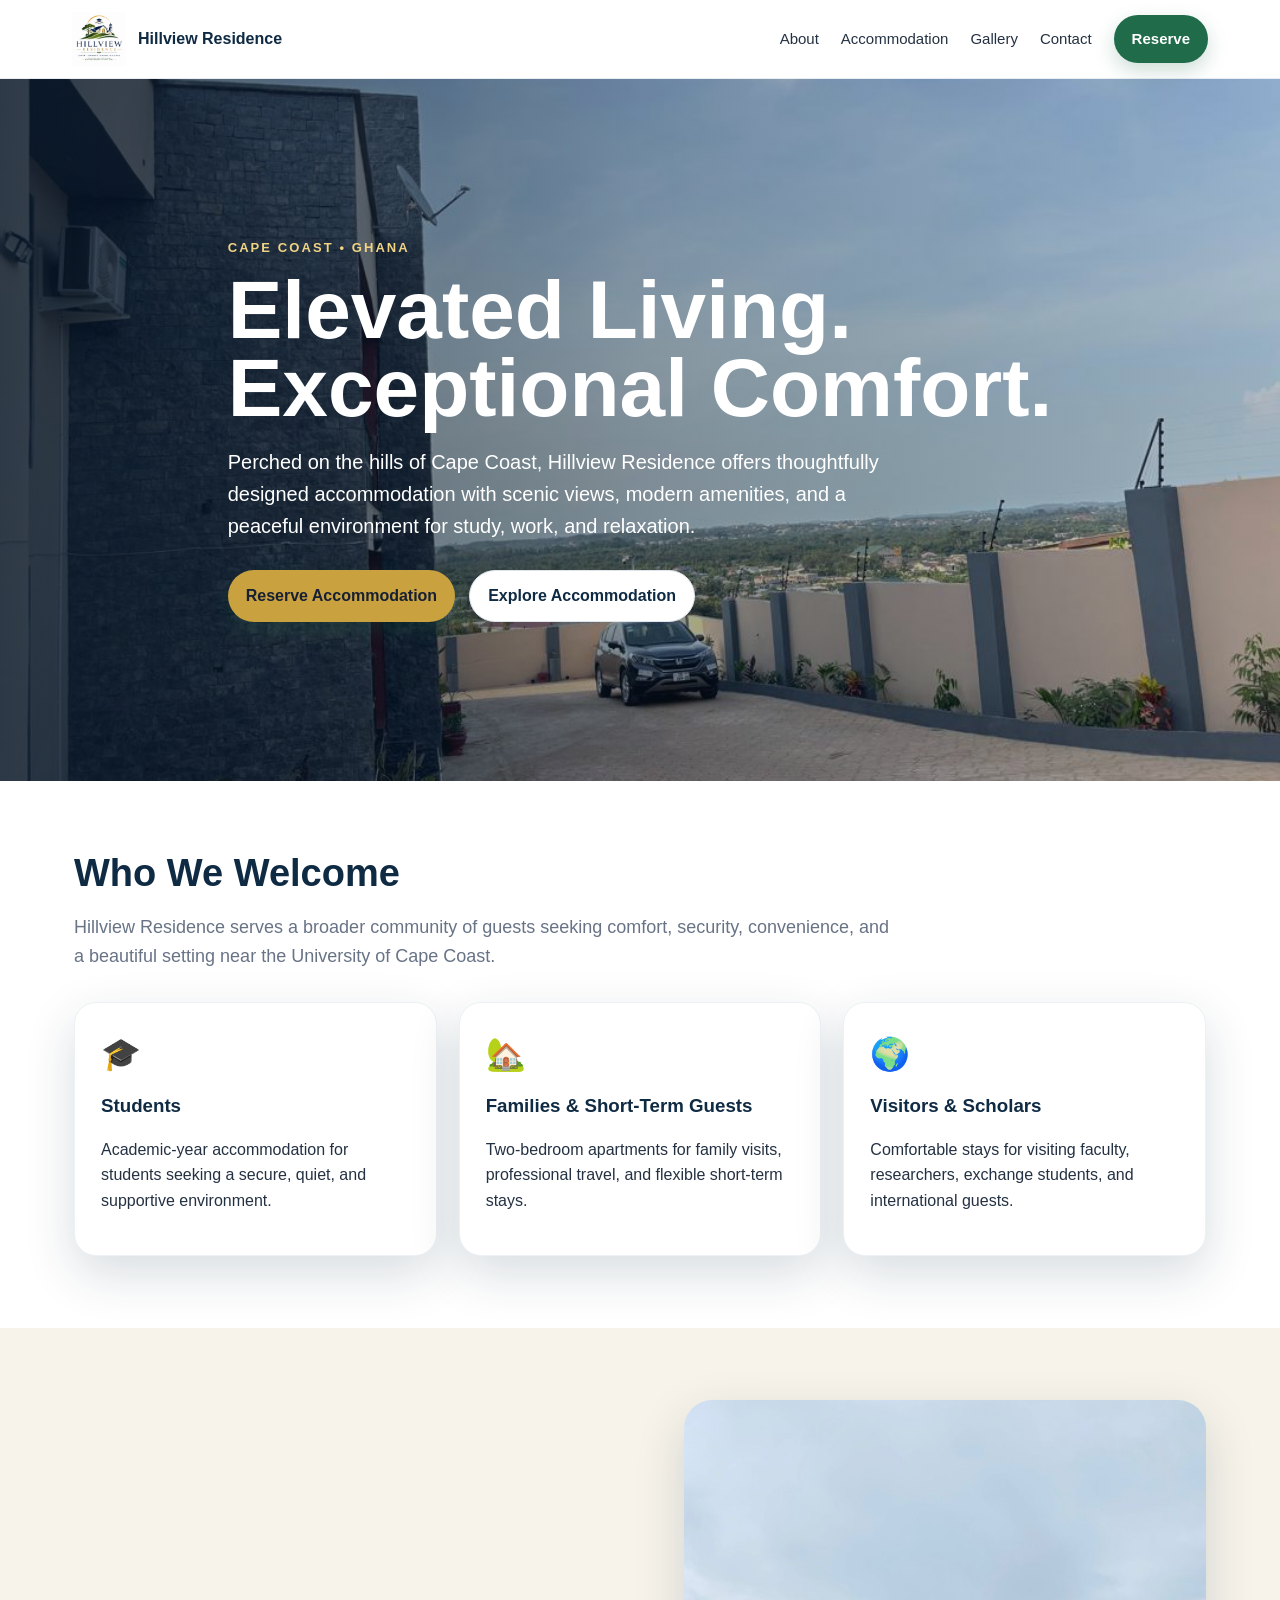
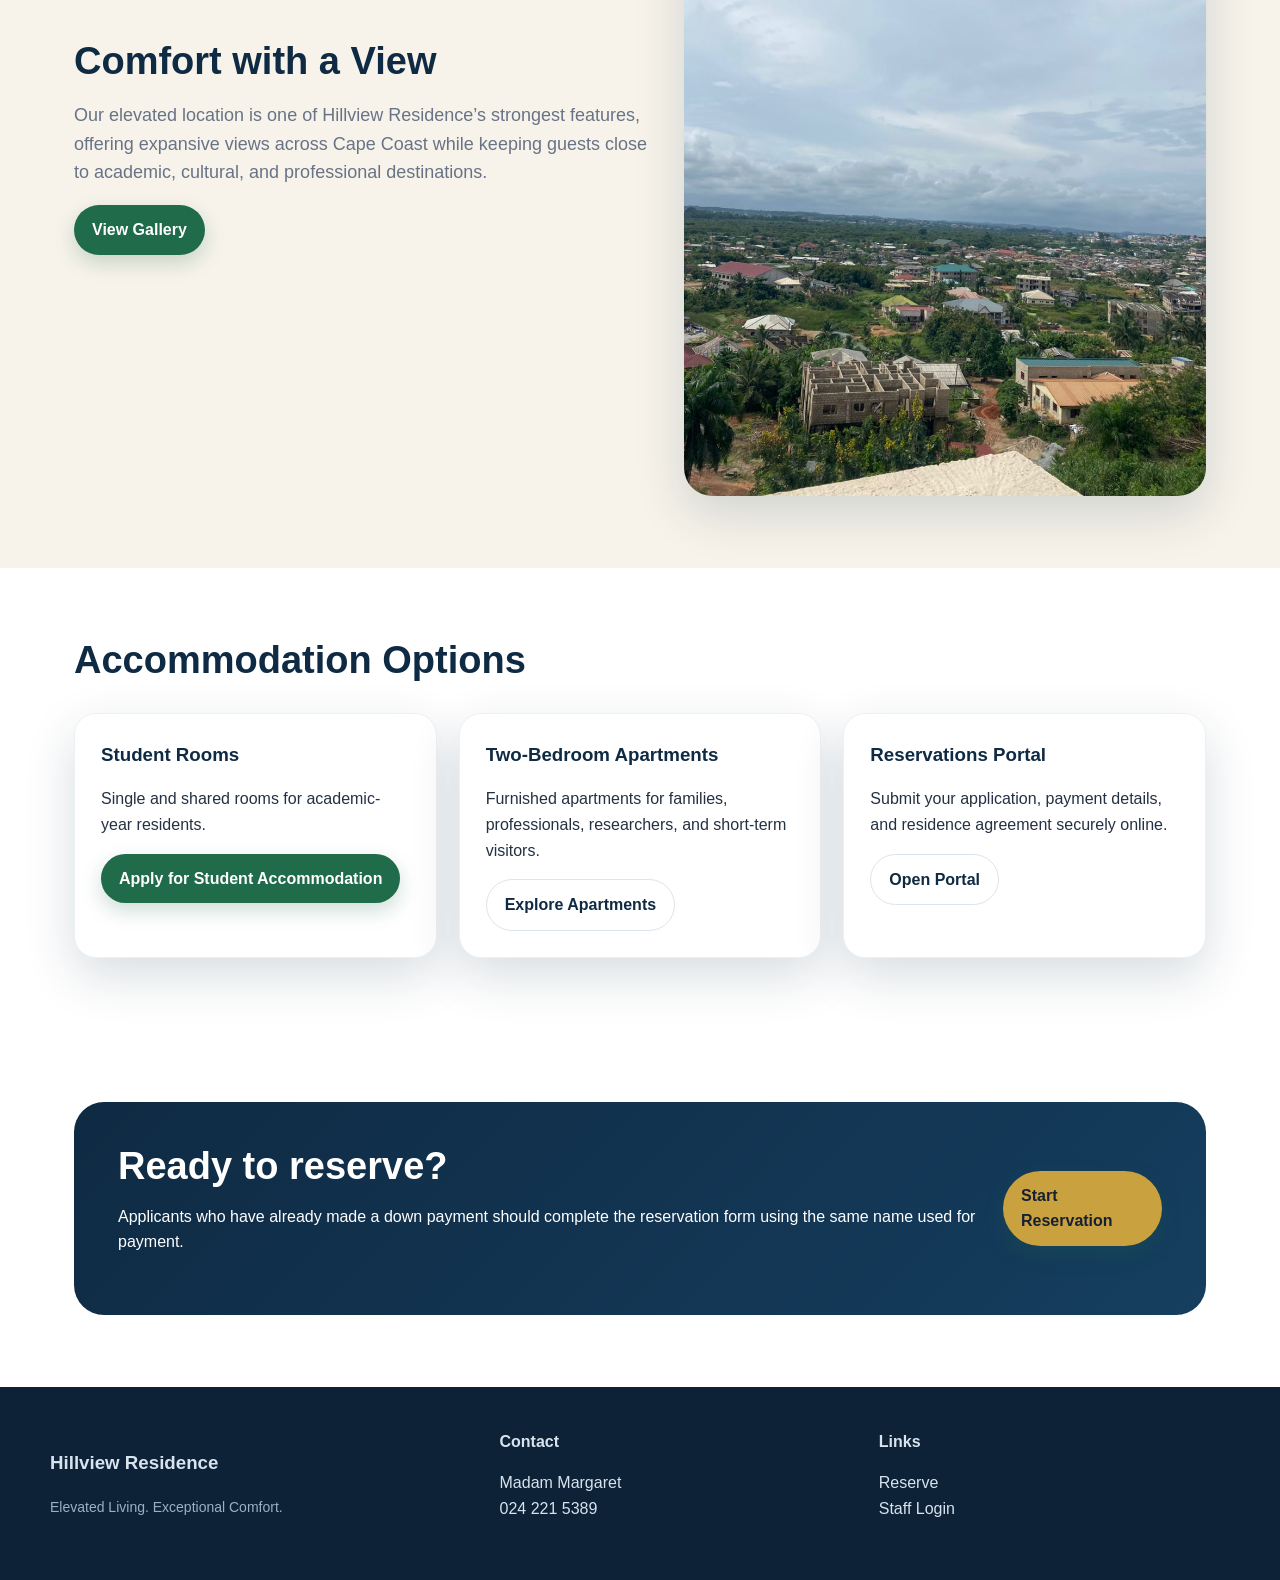
==== commit f2157d55: "Add files via upload" ====
--- a/index.html
+++ b/index.html
@@ -1,7 +1,9 @@
-<!doctype html><html lang="en"><head><meta charset="utf-8"><meta name="viewport" content="width=device-width,initial-scale=1"><title>Hillview Residence | Elevated Living in Cape Coast</title><meta name="description" content="Hillview Residence offers modern accommodation in Cape Coast with panoramic hill views, secure facilities, student rooms, and furnished two-bedroom apartments."><link rel="stylesheet" href="css/style.css"></head><body><header class="topbar"><nav class="nav"><a class="brand" href="index.html"><img src="images/logo.png" alt="Hillview Residence logo"><span>Hillview Residence</span></a><div class="navlinks"><a href="index.html">Home</a><a href="accommodation.html">Accommodation</a><a href="gallery.html">Gallery</a><a href="faq.html">FAQ</a><a href="contact.html">Contact</a><a class="btn btn-dark" data-portal href="portal.html">Reservations Portal</a></div></nav></header>
-
-<section class="hero"><div class="hero-inner"><div class="eyebrow">Cape Coast • Near UCC</div><h1>Elevated Living.<br>Exceptional Comfort.</h1><p>Perched on the hills of Cape Coast, Hillview Residence offers thoughtfully designed accommodation with panoramic views, modern amenities, and a peaceful environment for study, work, and relaxation.</p><div class="hero-actions"><a class="btn btn-primary" data-portal href="portal.html">Reserve Accommodation</a><a class="btn btn-outline" href="accommodation.html">Explore Accommodation</a></div></div></section>
-<section class="section"><h2 class="section-title">Welcome to Hillview Residence</h2><p class="lead">A private residence designed for students, families, professionals, visiting scholars, and short-term guests who value comfort, security, convenience, and a beautiful setting.</p><div class="grid grid-3"><div class="card feature"><div class="icon">⌂</div><div><h3>Modern Rooms & Apartments</h3><p>Academic-year student rooms and furnished two-bedroom apartments for shorter stays.</p></div></div><div class="card feature"><div class="icon">◉</div><div><h3>Secure & Managed</h3><p>CCTV in common areas, electric fencing, controlled access, and on-site support.</p></div></div><div class="card feature"><div class="icon">☀</div><div><h3>Panoramic Hill Views</h3><p>A peaceful elevated location with open views across Cape Coast.</p></div></div></div></section>
-<section class="section split"><div><h2 class="section-title">Who We Welcome</h2><p class="lead">Hillview Residence is not just student accommodation. It is a flexible residence for people visiting, studying, working, researching, and resting in Cape Coast.</p><div class="grid"><div class="card"><h3>Students & Researchers</h3><p>Long-term accommodation close to the University of Cape Coast, with an online application and payment-status workflow.</p></div><div class="card"><h3>Families & Short-Term Guests</h3><p>Two-bedroom apartment options for visitors, professionals, families, and conference guests.</p></div></div></div><div class="photo tall"><img src="images/view1.png" alt="Hill view from Hillview Residence"></div></section>
-<section class="section"><div class="cta"><div><h2>Ready to reserve?</h2><p>Students who have already made a down payment should complete the application using the same name used for payment.</p></div><a class="btn btn-primary" data-portal href="portal.html">Open Reservations Portal</a></div></section>
-<footer class="footer"><div class="footer-inner"><div><h4>Hillview Residence</h4><p>Elevated Living. Exceptional Comfort. Modern accommodation in Cape Coast for students, families, professionals, researchers, and short-term guests.</p></div><div><h4>Explore</h4><a href="accommodation.html">Accommodation</a><a href="gallery.html">Gallery</a><a href="faq.html">FAQ</a><a href="contact.html">Contact</a></div><div><h4>Contact</h4><p>Madam Margaret<br>024 221 5389</p><a class="staff" data-admin href="#">Staff Login</a></div></div></footer><script src="js/config.js"></script><script src="js/app.js"></script></body></html>+<!doctype html><html lang="en"><head><meta charset="utf-8"><meta name="viewport" content="width=device-width,initial-scale=1"><title>Hillview Residence | Cape Coast</title><link rel="stylesheet" href="styles.css"><meta name="description" content="Hillview Residence offers elevated living and exceptional comfort in Cape Coast for students, professionals, families, visiting scholars, and short-term guests."></head><body>
+<nav class="nav"><div class="nav-inner"><a class="brand" href="index.html"><img src="images/logo.png" alt="Hillview Residence logo"><span>Hillview Residence</span></a><div class="links"><a href="about.html">About</a><a href="accommodation.html">Accommodation</a><a href="gallery.html">Gallery</a><a href="contact.html">Contact</a><a class="btn" href="reserve.html">Reserve</a></div></div></nav>
+<header class="hero"><div class="hero-content"><div class="eyebrow">Cape Coast • Ghana</div><h1>Elevated Living.<br>Exceptional Comfort.</h1><p>Perched on the hills of Cape Coast, Hillview Residence offers thoughtfully designed accommodation with scenic views, modern amenities, and a peaceful environment for study, work, and relaxation.</p><div class="hero-actions"><a class="btn gold" href="reserve.html">Reserve Accommodation</a><a class="btn secondary" href="accommodation.html">Explore Accommodation</a></div></div></header>
+<section class="section"><h2>Who We Welcome</h2><p class="lead">Hillview Residence serves a broader community of guests seeking comfort, security, convenience, and a beautiful setting near the University of Cape Coast.</p><div class="grid"><div class="card"><div class="feature">🎓</div><h3>Students</h3><p>Academic-year accommodation for students seeking a secure, quiet, and supportive environment.</p></div><div class="card"><div class="feature">🏡</div><h3>Families & Short-Term Guests</h3><p>Two-bedroom apartments for family visits, professional travel, and flexible short-term stays.</p></div><div class="card"><div class="feature">🌍</div><h3>Visitors & Scholars</h3><p>Comfortable stays for visiting faculty, researchers, exchange students, and international guests.</p></div></div></section>
+<section class="band"><div class="section split"><div><h2>Comfort with a View</h2><p class="lead">Our elevated location is one of Hillview Residence’s strongest features, offering expansive views across Cape Coast while keeping guests close to academic, cultural, and professional destinations.</p><a class="btn" href="gallery.html">View Gallery</a></div><div class="photo"><img src="images/view1.png" alt="Panoramic hill view from Hillview Residence"></div></div></section>
+<section class="section"><h2>Accommodation Options</h2><div class="grid"><div class="card"><h3>Student Rooms</h3><p>Single and shared rooms for academic-year residents.</p><a class="btn" href="reserve.html">Apply for Student Accommodation</a></div><div class="card"><h3>Two-Bedroom Apartments</h3><p>Furnished apartments for families, professionals, researchers, and short-term visitors.</p><a class="btn secondary" href="accommodation.html#apartments">Explore Apartments</a></div><div class="card"><h3>Reservations Portal</h3><p>Submit your application, payment details, and residence agreement securely online.</p><a class="btn secondary" href="https://script.google.com/macros/s/AKfycbzkxoAzushYrDrrcYF8Lr6g3XFR8_5K3DQ_9w8S8syxMFbZKiaD5f1ywVjWcnjeAPbSTQ/exec?v=25">Open Portal</a></div></div></section>
+<section class="section"><div class="cta"><div><h2>Ready to reserve?</h2><p>Applicants who have already made a down payment should complete the reservation form using the same name used for payment.</p></div><a class="btn gold" href="https://script.google.com/macros/s/AKfycbzkxoAzushYrDrrcYF8Lr6g3XFR8_5K3DQ_9w8S8syxMFbZKiaD5f1ywVjWcnjeAPbSTQ/exec?page=reserve&v=25">Start Reservation</a></div></section>
+<footer class="footer"><div class="footer-inner"><div><h3>Hillview Residence</h3><p class="small">Elevated Living. Exceptional Comfort.</p></div><div><strong>Contact</strong><p>Madam Margaret<br>024 221 5389</p></div><div><strong>Links</strong><p><a href="reserve.html">Reserve</a><br><a href="https://script.google.com/macros/s/AKfycbzkxoAzushYrDrrcYF8Lr6g3XFR8_5K3DQ_9w8S8syxMFbZKiaD5f1ywVjWcnjeAPbSTQ/exec?page=admin&v=25">Staff Login</a></p></div></div></footer>
+</body></html>
--- a/styles.css
+++ b/styles.css
@@ -0,0 +1 @@
+:root{--navy:#0f2a43;--green:#1f6b4a;--gold:#c9a23f;--cream:#f7f3ea;--text:#243142;--muted:#687386;--white:#fff;--shadow:0 18px 50px rgba(15,42,67,.16)}*{box-sizing:border-box}body{margin:0;font-family:Inter,Arial,sans-serif;color:var(--text);background:#fff;line-height:1.6}a{text-decoration:none;color:inherit}.nav{position:sticky;top:0;z-index:20;background:rgba(255,255,255,.94);backdrop-filter:blur(10px);border-bottom:1px solid #e9edf2}.nav-inner{max-width:1180px;margin:auto;display:flex;align-items:center;justify-content:space-between;padding:12px 22px}.brand{display:flex;align-items:center;gap:12px;font-weight:800;color:var(--navy)}.brand img{height:54px;width:auto}.links{display:flex;gap:22px;align-items:center;font-size:15px}.btn{display:inline-flex;align-items:center;justify-content:center;padding:12px 18px;border-radius:999px;background:var(--green);color:#fff;font-weight:700;box-shadow:0 8px 20px rgba(31,107,74,.22)}.btn.secondary{background:#fff;color:var(--navy);border:1px solid #dde4ec;box-shadow:none}.btn.gold{background:var(--gold);color:#172033}.hero{min-height:78vh;display:flex;align-items:center;position:relative;background:url('images/hero.png') center/cover no-repeat;color:#fff}.hero:before{content:"";position:absolute;inset:0;background:linear-gradient(90deg,rgba(8,25,43,.78),rgba(8,25,43,.38),rgba(8,25,43,.15))}.hero-content{position:relative;max-width:1180px;margin:auto;padding:80px 24px}.eyebrow{letter-spacing:.16em;text-transform:uppercase;color:#f1d483;font-size:13px;font-weight:800}.hero h1{font-size:clamp(44px,7vw,82px);line-height:.95;margin:12px 0}.hero p{max-width:670px;font-size:20px}.hero-actions{display:flex;gap:14px;flex-wrap:wrap;margin-top:28px}.section{max-width:1180px;margin:auto;padding:72px 24px}.section h2{font-size:38px;line-height:1.1;color:var(--navy);margin:0 0 14px}.lead{font-size:18px;color:var(--muted);max-width:820px}.grid{display:grid;grid-template-columns:repeat(3,1fr);gap:22px;margin-top:32px}.card{background:#fff;border:1px solid #edf0f4;border-radius:22px;padding:26px;box-shadow:var(--shadow)}.card h3{margin:0 0 8px;color:var(--navy)}.feature{font-size:32px;margin-bottom:10px}.split{display:grid;grid-template-columns:1.05fr .95fr;gap:34px;align-items:center}.photo{border-radius:28px;overflow:hidden;box-shadow:var(--shadow)}.photo img{width:100%;display:block}.band{background:var(--cream)}.gallery{display:grid;grid-template-columns:repeat(3,1fr);gap:16px;margin-top:30px}.gallery img{width:100%;height:260px;object-fit:cover;border-radius:18px;box-shadow:0 8px 25px rgba(0,0,0,.1)}.cta{background:linear-gradient(135deg,var(--navy),#153e5f);color:#fff;border-radius:30px;padding:44px;display:flex;align-items:center;justify-content:space-between;gap:24px}.cta h2{color:#fff;margin:0}.footer{background:#0d2236;color:#d7e3ef;padding:42px 24px}.footer-inner{max-width:1180px;margin:auto;display:grid;grid-template-columns:1.2fr 1fr 1fr;gap:28px}.small{color:#9db0c3;font-size:14px}.page-hero{background:linear-gradient(135deg,var(--navy),#1b5a48);color:#fff;padding:80px 24px}.page-hero .wrap{max-width:1180px;margin:auto}.page-hero h1{font-size:52px;margin:0 0 10px}.portal-frame{max-width:1180px;margin:50px auto;padding:0 24px}.portal-box{border-radius:28px;background:#fff;box-shadow:var(--shadow);padding:34px}.notice{background:#fff7df;border:1px solid #efd98d;border-radius:16px;padding:18px;color:#54400d;margin:18px 0}.contact-card{background:#fff;border-radius:22px;padding:26px;box-shadow:var(--shadow)}@media(max-width:800px){.links{display:none}.grid,.split,.footer-inner{grid-template-columns:1fr}.gallery{grid-template-columns:1fr}.cta{display:block}.hero{min-height:70vh}.brand img{height:44px}}
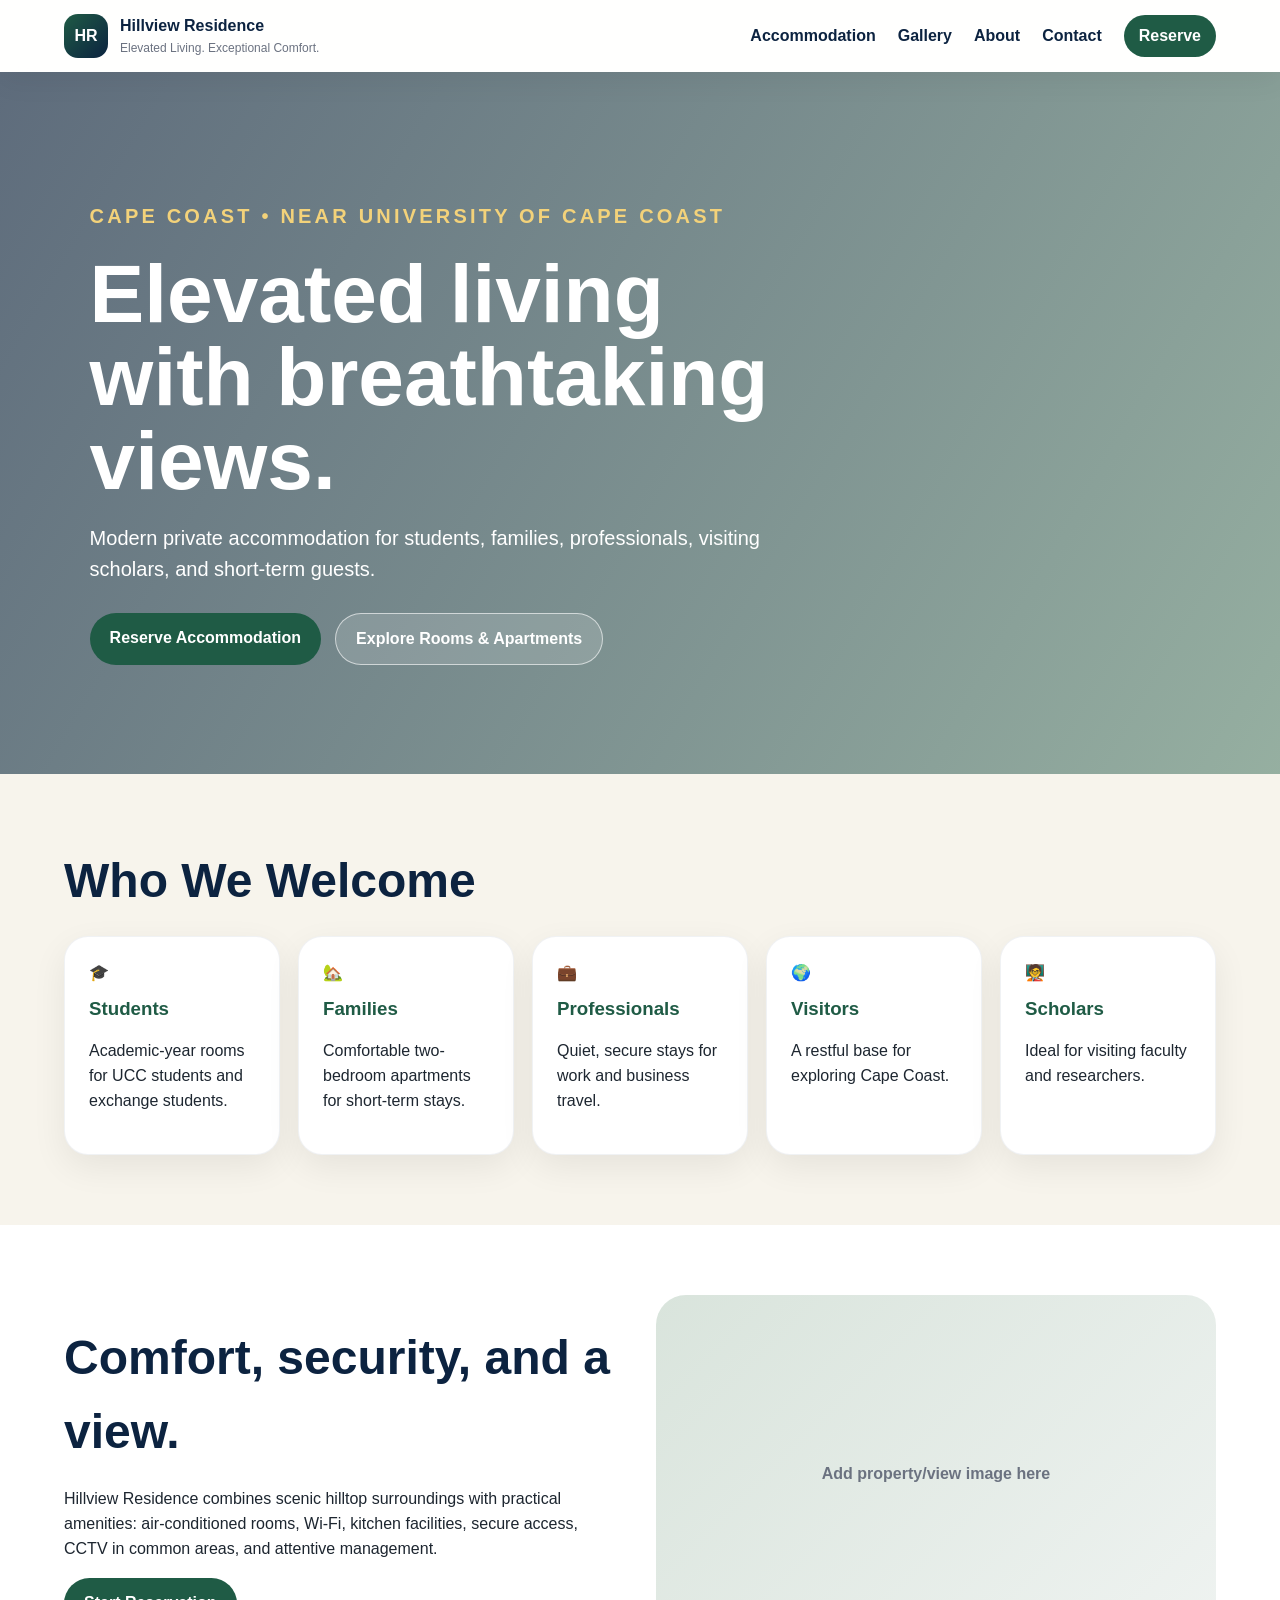
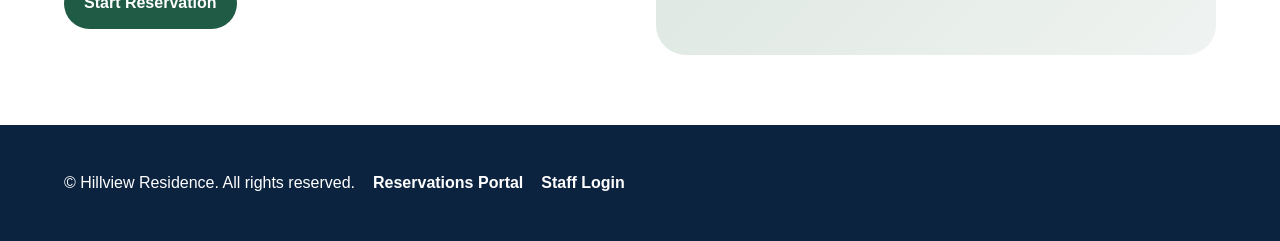
==== commit b584d5ad: "Add files via upload" ====
--- a/index.html
+++ b/index.html
@@ -1,9 +1,6 @@
-<!doctype html><html lang="en"><head><meta charset="utf-8"><meta name="viewport" content="width=device-width,initial-scale=1"><title>Hillview Residence | Cape Coast</title><link rel="stylesheet" href="styles.css"><meta name="description" content="Hillview Residence offers elevated living and exceptional comfort in Cape Coast for students, professionals, families, visiting scholars, and short-term guests."></head><body>
-<nav class="nav"><div class="nav-inner"><a class="brand" href="index.html"><img src="images/logo.png" alt="Hillview Residence logo"><span>Hillview Residence</span></a><div class="links"><a href="about.html">About</a><a href="accommodation.html">Accommodation</a><a href="gallery.html">Gallery</a><a href="contact.html">Contact</a><a class="btn" href="reserve.html">Reserve</a></div></div></nav>
-<header class="hero"><div class="hero-content"><div class="eyebrow">Cape Coast • Ghana</div><h1>Elevated Living.<br>Exceptional Comfort.</h1><p>Perched on the hills of Cape Coast, Hillview Residence offers thoughtfully designed accommodation with scenic views, modern amenities, and a peaceful environment for study, work, and relaxation.</p><div class="hero-actions"><a class="btn gold" href="reserve.html">Reserve Accommodation</a><a class="btn secondary" href="accommodation.html">Explore Accommodation</a></div></div></header>
-<section class="section"><h2>Who We Welcome</h2><p class="lead">Hillview Residence serves a broader community of guests seeking comfort, security, convenience, and a beautiful setting near the University of Cape Coast.</p><div class="grid"><div class="card"><div class="feature">🎓</div><h3>Students</h3><p>Academic-year accommodation for students seeking a secure, quiet, and supportive environment.</p></div><div class="card"><div class="feature">🏡</div><h3>Families & Short-Term Guests</h3><p>Two-bedroom apartments for family visits, professional travel, and flexible short-term stays.</p></div><div class="card"><div class="feature">🌍</div><h3>Visitors & Scholars</h3><p>Comfortable stays for visiting faculty, researchers, exchange students, and international guests.</p></div></div></section>
-<section class="band"><div class="section split"><div><h2>Comfort with a View</h2><p class="lead">Our elevated location is one of Hillview Residence’s strongest features, offering expansive views across Cape Coast while keeping guests close to academic, cultural, and professional destinations.</p><a class="btn" href="gallery.html">View Gallery</a></div><div class="photo"><img src="images/view1.png" alt="Panoramic hill view from Hillview Residence"></div></div></section>
-<section class="section"><h2>Accommodation Options</h2><div class="grid"><div class="card"><h3>Student Rooms</h3><p>Single and shared rooms for academic-year residents.</p><a class="btn" href="reserve.html">Apply for Student Accommodation</a></div><div class="card"><h3>Two-Bedroom Apartments</h3><p>Furnished apartments for families, professionals, researchers, and short-term visitors.</p><a class="btn secondary" href="accommodation.html#apartments">Explore Apartments</a></div><div class="card"><h3>Reservations Portal</h3><p>Submit your application, payment details, and residence agreement securely online.</p><a class="btn secondary" href="https://script.google.com/macros/s/AKfycbzkxoAzushYrDrrcYF8Lr6g3XFR8_5K3DQ_9w8S8syxMFbZKiaD5f1ywVjWcnjeAPbSTQ/exec?v=25">Open Portal</a></div></div></section>
-<section class="section"><div class="cta"><div><h2>Ready to reserve?</h2><p>Applicants who have already made a down payment should complete the reservation form using the same name used for payment.</p></div><a class="btn gold" href="https://script.google.com/macros/s/AKfycbzkxoAzushYrDrrcYF8Lr6g3XFR8_5K3DQ_9w8S8syxMFbZKiaD5f1ywVjWcnjeAPbSTQ/exec?page=reserve&v=25">Start Reservation</a></div></section>
-<footer class="footer"><div class="footer-inner"><div><h3>Hillview Residence</h3><p class="small">Elevated Living. Exceptional Comfort.</p></div><div><strong>Contact</strong><p>Madam Margaret<br>024 221 5389</p></div><div><strong>Links</strong><p><a href="reserve.html">Reserve</a><br><a href="https://script.google.com/macros/s/AKfycbzkxoAzushYrDrrcYF8Lr6g3XFR8_5K3DQ_9w8S8syxMFbZKiaD5f1ywVjWcnjeAPbSTQ/exec?page=admin&v=25">Staff Login</a></p></div></div></footer>
-</body></html>
+<!doctype html><html lang="en"><head><meta charset="utf-8"><meta name="viewport" content="width=device-width,initial-scale=1"><title>Hillview Residence | Elevated Living. Exceptional Comfort.</title><link rel="stylesheet" href="assets/style.css"></head><body>
+<header class="nav"><a class="brand" href="index.html"><div class="mark">HR</div><div><b>Hillview Residence</b><span>Elevated Living. Exceptional Comfort.</span></div></a><nav><a href="accommodation.html">Accommodation</a><a href="gallery.html">Gallery</a><a href="about.html">About</a><a href="contact.html">Contact</a><a class="btn small" href="reserve.html">Reserve</a></nav></header>
+<section class="hero"><div class="shade"></div><div class="hero-content"><p class="eyebrow">Cape Coast • Near University of Cape Coast</p><h1>Elevated living with breathtaking views.</h1><p>Modern private accommodation for students, families, professionals, visiting scholars, and short-term guests.</p><div class="actions"><a class="btn" href="reserve.html">Reserve Accommodation</a><a class="btn ghost" href="accommodation.html">Explore Rooms & Apartments</a></div></div></section>
+<section class="section"><h2>Who We Welcome</h2><div class="grid five"><div class="card">🎓<h3>Students</h3><p>Academic-year rooms for UCC students and exchange students.</p></div><div class="card">🏡<h3>Families</h3><p>Comfortable two-bedroom apartments for short-term stays.</p></div><div class="card">💼<h3>Professionals</h3><p>Quiet, secure stays for work and business travel.</p></div><div class="card">🌍<h3>Visitors</h3><p>A restful base for exploring Cape Coast.</p></div><div class="card">🧑‍🏫<h3>Scholars</h3><p>Ideal for visiting faculty and researchers.</p></div></div></section>
+<section class="split"><div><h2>Comfort, security, and a view.</h2><p>Hillview Residence combines scenic hilltop surroundings with practical amenities: air-conditioned rooms, Wi‑Fi, kitchen facilities, secure access, CCTV in common areas, and attentive management.</p><a class="btn" href="reserve.html">Start Reservation</a></div><div class="photo-card">Add property/view image here</div></section>
+<footer><p>© Hillview Residence. All rights reserved.</p><a href="portal.html">Reservations Portal</a><a href="portal.html#admin">Staff Login</a></footer></body></html>
--- a/assets/style.css
+++ b/assets/style.css
@@ -0,0 +1 @@
+:root{--navy:#0c2340;--green:#1f5b45;--gold:#c69c3c;--cream:#f7f4ec;--ink:#1d2630;--muted:#6b7280;--white:#fff}*{box-sizing:border-box}body{margin:0;font-family:Inter,Segoe UI,Arial,sans-serif;color:var(--ink);background:var(--cream);line-height:1.55}.nav{position:sticky;top:0;z-index:9;background:rgba(255,255,255,.94);backdrop-filter:blur(12px);display:flex;align-items:center;justify-content:space-between;padding:14px 5vw;box-shadow:0 8px 30px rgba(0,0,0,.06)}.brand{display:flex;gap:12px;align-items:center;color:var(--navy);text-decoration:none}.brand span{display:block;font-size:12px;color:var(--muted)}.mark{width:44px;height:44px;border-radius:14px;background:linear-gradient(135deg,var(--green),var(--navy));color:#fff;display:grid;place-items:center;font-weight:800}nav{display:flex;gap:22px;align-items:center}nav a,footer a{color:var(--navy);text-decoration:none;font-weight:600}.btn{display:inline-block;padding:13px 20px;background:var(--green);color:white!important;border-radius:999px;text-decoration:none;font-weight:800;border:0;cursor:pointer}.btn.small{padding:9px 15px}.btn.ghost{background:rgba(255,255,255,.14);border:1px solid rgba(255,255,255,.6)}.hero{min-height:78vh;background:linear-gradient(120deg,rgba(12,35,64,.65),rgba(31,91,69,.45)),url('hero.jpg');background-size:cover;background-position:center;position:relative;display:flex;align-items:center;padding:7vw;color:white}.hero-content{max-width:760px}.eyebrow{text-transform:uppercase;letter-spacing:.16em;font-weight:800;color:#f3d27a}h1{font-size:clamp(42px,7vw,82px);line-height:1.02;margin:12px 0}h2{font-size:clamp(28px,4vw,48px);color:var(--navy);margin:0 0 18px}.hero p{font-size:20px;max-width:680px}.actions{display:flex;gap:14px;flex-wrap:wrap;margin-top:28px}.section{padding:70px 5vw}.grid{display:grid;gap:18px}.grid.five{grid-template-columns:repeat(5,1fr)}.card{background:white;border-radius:24px;padding:24px;box-shadow:0 12px 35px rgba(0,0,0,.07);border:1px solid rgba(12,35,64,.06)}.card h3{margin:8px 0;color:var(--green)}.split{display:grid;grid-template-columns:1fr 1fr;gap:32px;align-items:center;padding:70px 5vw;background:white}.photo-card{min-height:360px;border-radius:30px;background:linear-gradient(135deg,#d9e4dc,#eff3f1);display:grid;place-items:center;color:var(--muted);font-weight:800}footer{padding:30px 5vw;background:var(--navy);color:white;display:flex;gap:18px;flex-wrap:wrap;align-items:center}footer a{color:white}.page{padding:60px 5vw}.lead{font-size:20px;color:var(--muted);max-width:800px}.cards{display:grid;grid-template-columns:repeat(2,1fr);gap:22px;margin-top:28px}.notice{background:#fff8e7;border-left:5px solid var(--gold);padding:16px;border-radius:14px}.portal-frame{width:100%;min-height:900px;border:0;border-radius:22px;background:white;box-shadow:0 12px 35px rgba(0,0,0,.08)}@media(max-width:850px){.nav{align-items:flex-start;gap:12px;flex-direction:column}nav{flex-wrap:wrap}.grid.five,.cards,.split{grid-template-columns:1fr}.hero{padding:24px;min-height:70vh}}
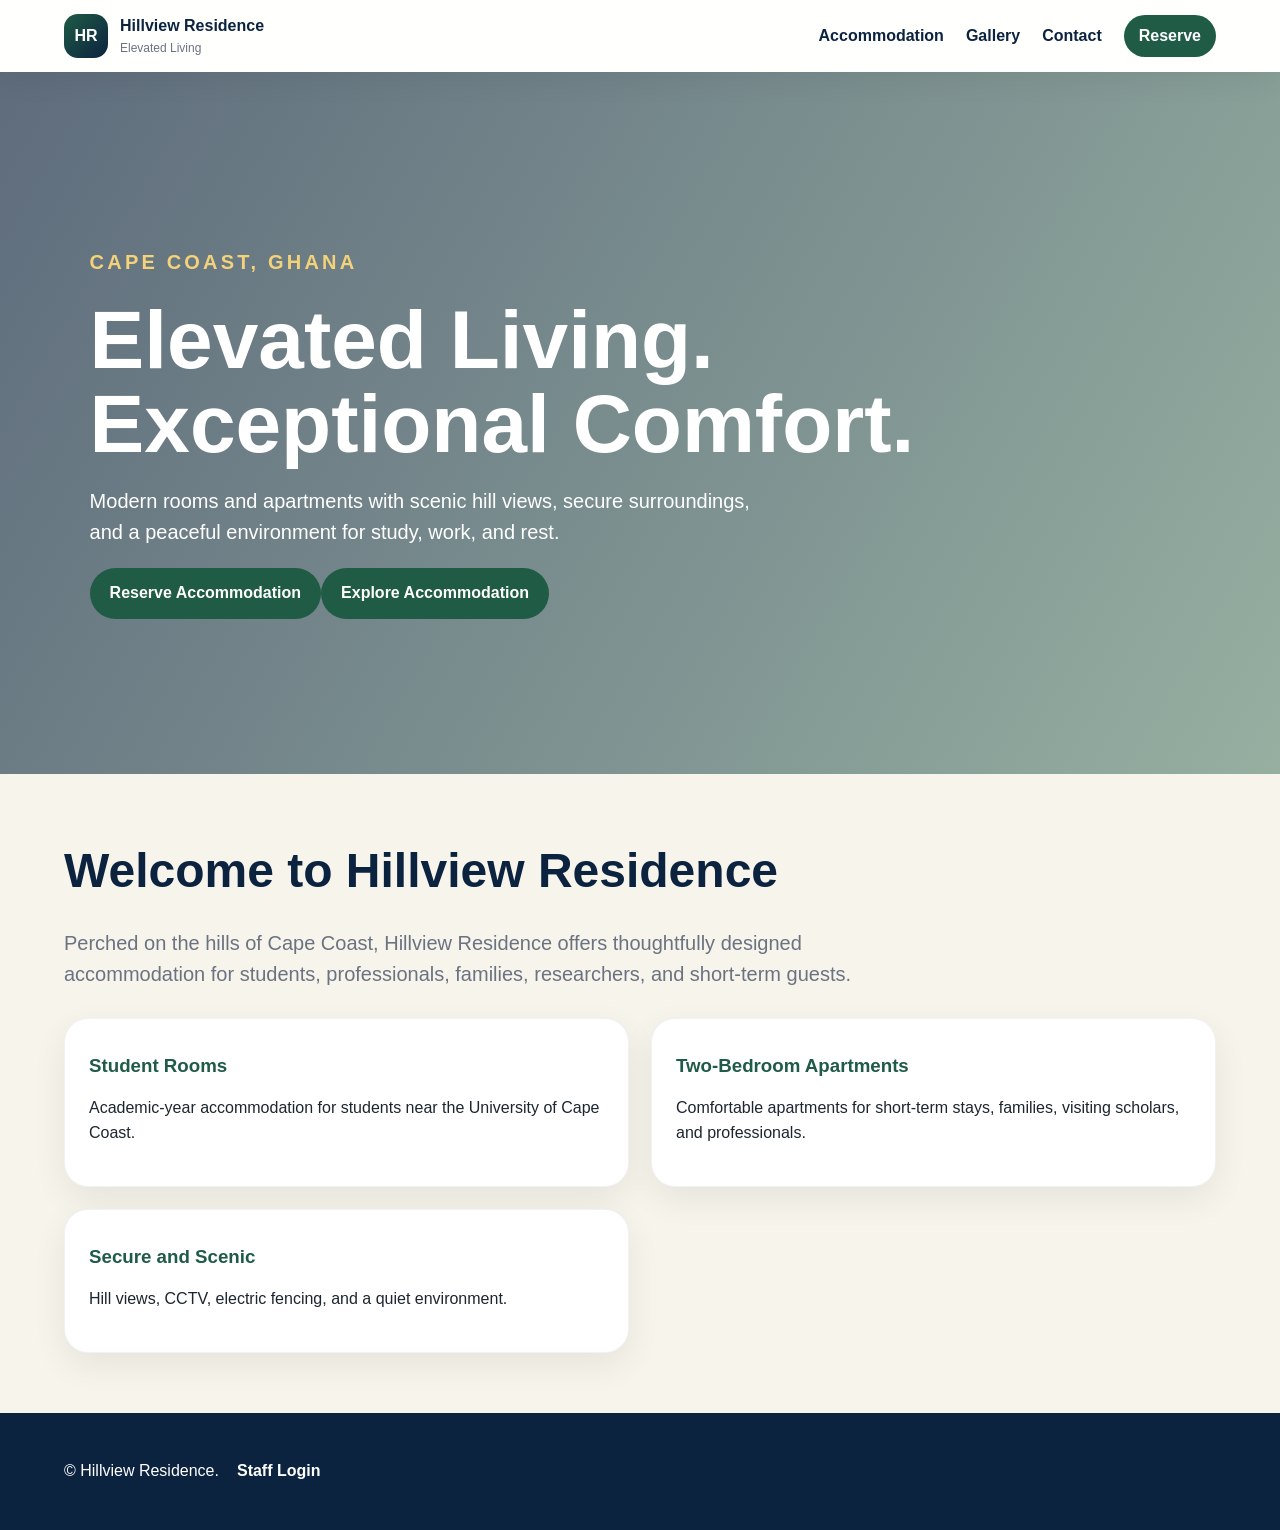
==== commit 07fff46c: "Add files via upload" ====
--- a/index.html
+++ b/index.html
@@ -1,6 +1 @@
-<!doctype html><html lang="en"><head><meta charset="utf-8"><meta name="viewport" content="width=device-width,initial-scale=1"><title>Hillview Residence | Elevated Living. Exceptional Comfort.</title><link rel="stylesheet" href="assets/style.css"></head><body>
-<header class="nav"><a class="brand" href="index.html"><div class="mark">HR</div><div><b>Hillview Residence</b><span>Elevated Living. Exceptional Comfort.</span></div></a><nav><a href="accommodation.html">Accommodation</a><a href="gallery.html">Gallery</a><a href="about.html">About</a><a href="contact.html">Contact</a><a class="btn small" href="reserve.html">Reserve</a></nav></header>
-<section class="hero"><div class="shade"></div><div class="hero-content"><p class="eyebrow">Cape Coast • Near University of Cape Coast</p><h1>Elevated living with breathtaking views.</h1><p>Modern private accommodation for students, families, professionals, visiting scholars, and short-term guests.</p><div class="actions"><a class="btn" href="reserve.html">Reserve Accommodation</a><a class="btn ghost" href="accommodation.html">Explore Rooms & Apartments</a></div></div></section>
-<section class="section"><h2>Who We Welcome</h2><div class="grid five"><div class="card">🎓<h3>Students</h3><p>Academic-year rooms for UCC students and exchange students.</p></div><div class="card">🏡<h3>Families</h3><p>Comfortable two-bedroom apartments for short-term stays.</p></div><div class="card">💼<h3>Professionals</h3><p>Quiet, secure stays for work and business travel.</p></div><div class="card">🌍<h3>Visitors</h3><p>A restful base for exploring Cape Coast.</p></div><div class="card">🧑‍🏫<h3>Scholars</h3><p>Ideal for visiting faculty and researchers.</p></div></div></section>
-<section class="split"><div><h2>Comfort, security, and a view.</h2><p>Hillview Residence combines scenic hilltop surroundings with practical amenities: air-conditioned rooms, Wi‑Fi, kitchen facilities, secure access, CCTV in common areas, and attentive management.</p><a class="btn" href="reserve.html">Start Reservation</a></div><div class="photo-card">Add property/view image here</div></section>
-<footer><p>© Hillview Residence. All rights reserved.</p><a href="portal.html">Reservations Portal</a><a href="portal.html#admin">Staff Login</a></footer></body></html>
+<!doctype html><html><head><meta charset="utf-8"><meta name="viewport" content="width=device-width,initial-scale=1"><title>Hillview Residence</title><link rel="stylesheet" href="assets/style.css"></head><body><header class="nav"><a class="brand" href="index.html"><div class="mark">HR</div><div><b>Hillview Residence</b><span>Elevated Living</span></div></a><nav><a href="accommodation.html">Accommodation</a><a href="gallery.html">Gallery</a><a href="contact.html">Contact</a><a class="btn small" href="reserve.html">Reserve</a></nav></header><section class="hero"><div><p class="eyebrow">Cape Coast, Ghana</p><h1>Elevated Living. Exceptional Comfort.</h1><p>Modern rooms and apartments with scenic hill views, secure surroundings, and a peaceful environment for study, work, and rest.</p><a class="btn" href="reserve.html">Reserve Accommodation</a><a class="btn secondary" href="accommodation.html">Explore Accommodation</a></div></section><main class="page"><h2>Welcome to Hillview Residence</h2><p class="lead">Perched on the hills of Cape Coast, Hillview Residence offers thoughtfully designed accommodation for students, professionals, families, researchers, and short-term guests.</p><div class="cards"><div class="card"><h3>Student Rooms</h3><p>Academic-year accommodation for students near the University of Cape Coast.</p></div><div class="card"><h3>Two-Bedroom Apartments</h3><p>Comfortable apartments for short-term stays, families, visiting scholars, and professionals.</p></div><div class="card"><h3>Secure and Scenic</h3><p>Hill views, CCTV, electric fencing, and a quiet environment.</p></div></div></main><footer><p>© Hillview Residence.</p><a href="https://script.google.com/macros/s/AKfycbzBdfe8CXtQkQ_ID_x-8f8PKSQR5ej5lawcbczdF8S6lPYmqWO3HpNW1ihXAUaL6u8lqw/exec?page=admin&v=310" target="_blank">Staff Login</a></footer></body></html>
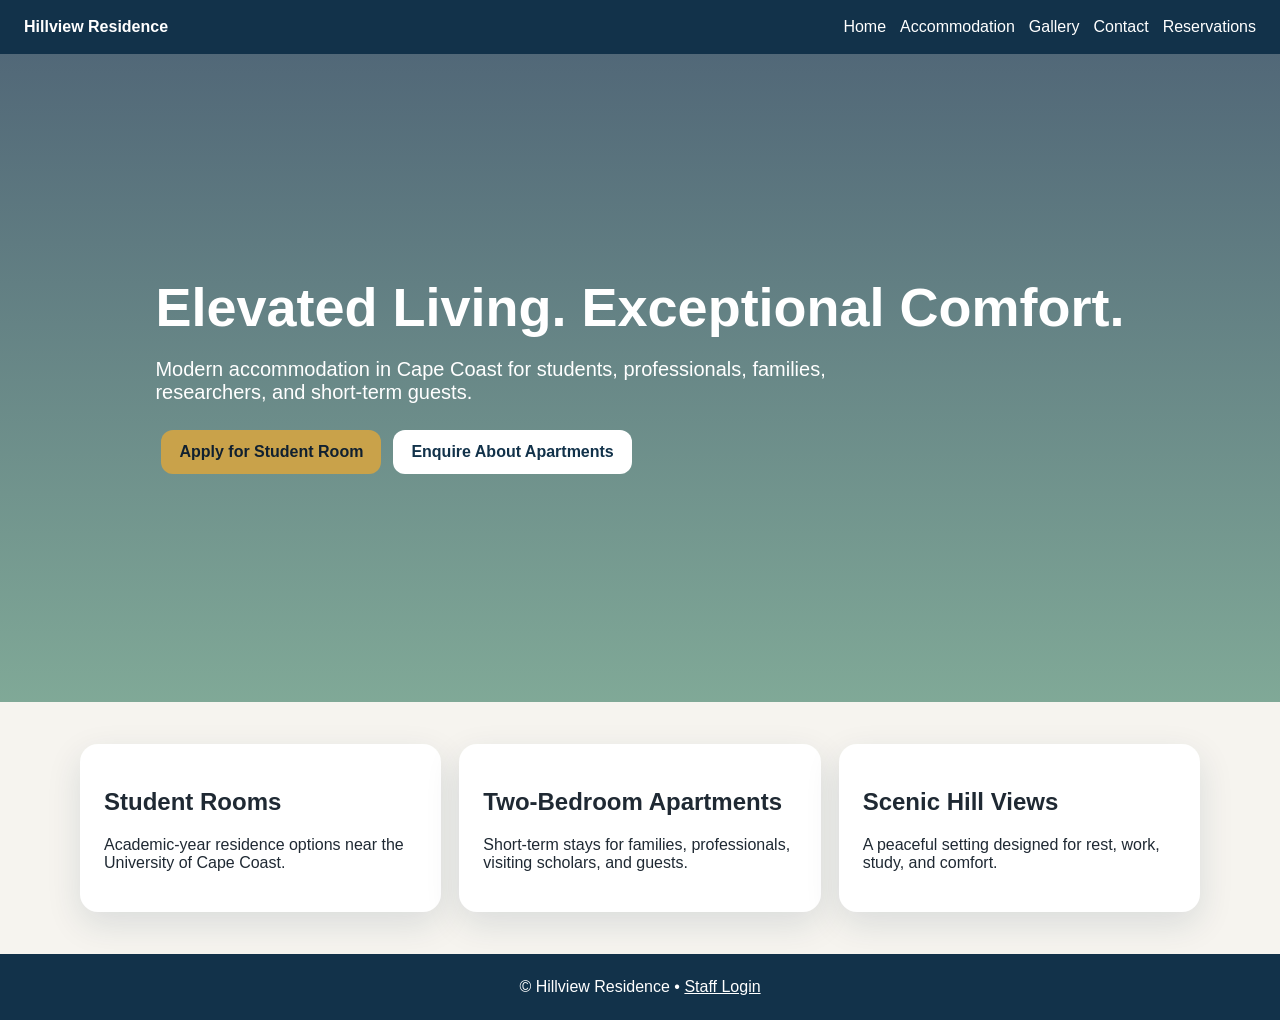
==== commit 12c02f0e: "Add files via upload" ====
--- a/index.html
+++ b/index.html
@@ -1 +1 @@
-<!doctype html><html><head><meta charset="utf-8"><meta name="viewport" content="width=device-width,initial-scale=1"><title>Hillview Residence</title><link rel="stylesheet" href="assets/style.css"></head><body><header class="nav"><a class="brand" href="index.html"><div class="mark">HR</div><div><b>Hillview Residence</b><span>Elevated Living</span></div></a><nav><a href="accommodation.html">Accommodation</a><a href="gallery.html">Gallery</a><a href="contact.html">Contact</a><a class="btn small" href="reserve.html">Reserve</a></nav></header><section class="hero"><div><p class="eyebrow">Cape Coast, Ghana</p><h1>Elevated Living. Exceptional Comfort.</h1><p>Modern rooms and apartments with scenic hill views, secure surroundings, and a peaceful environment for study, work, and rest.</p><a class="btn" href="reserve.html">Reserve Accommodation</a><a class="btn secondary" href="accommodation.html">Explore Accommodation</a></div></section><main class="page"><h2>Welcome to Hillview Residence</h2><p class="lead">Perched on the hills of Cape Coast, Hillview Residence offers thoughtfully designed accommodation for students, professionals, families, researchers, and short-term guests.</p><div class="cards"><div class="card"><h3>Student Rooms</h3><p>Academic-year accommodation for students near the University of Cape Coast.</p></div><div class="card"><h3>Two-Bedroom Apartments</h3><p>Comfortable apartments for short-term stays, families, visiting scholars, and professionals.</p></div><div class="card"><h3>Secure and Scenic</h3><p>Hill views, CCTV, electric fencing, and a quiet environment.</p></div></div></main><footer><p>© Hillview Residence.</p><a href="https://script.google.com/macros/s/AKfycbzBdfe8CXtQkQ_ID_x-8f8PKSQR5ej5lawcbczdF8S6lPYmqWO3HpNW1ihXAUaL6u8lqw/exec?page=admin&v=310" target="_blank">Staff Login</a></footer></body></html>
+<!doctype html><html><head><meta charset='utf-8'><meta name='viewport' content='width=device-width,initial-scale=1'><title>Hillview Residence</title><style>body{margin:0;font-family:Segoe UI,Arial,sans-serif;background:#f6f4ef;color:#1f2933}.hero{min-height:72vh;background:linear-gradient(rgba(18,50,74,.72),rgba(31,107,79,.55)),url('https://images.unsplash.com/photo-1500530855697-b586d89ba3ee?auto=format&fit=crop&w=1600&q=70') center/cover;color:white;display:flex;align-items:center}.wrap{max-width:1120px;margin:auto;padding:24px}.nav{display:flex;gap:18px;align-items:center;justify-content:space-between;padding:18px 24px;background:#12324a;color:white}.nav a{color:white;text-decoration:none;margin-left:14px}.brand{font-weight:800}.hero h1{font-size:54px;margin:0}.hero p{font-size:20px;max-width:760px}.btn{display:inline-block;background:#c9a24a;color:#102030;padding:13px 18px;border-radius:12px;text-decoration:none;font-weight:800;margin:6px}.btn.alt{background:white;color:#12324a}.grid{display:grid;grid-template-columns:repeat(auto-fit,minmax(250px,1fr));gap:18px}.card{background:white;border-radius:18px;padding:24px;box-shadow:0 12px 35px rgba(18,50,74,.12);margin:18px 0}.footer{text-align:center;padding:24px;background:#12324a;color:white}@media(max-width:720px){.hero h1{font-size:38px}.nav{display:block}.nav a{display:inline-block;margin:8px 8px 0 0}}</style></head><body><div class='nav'><div class='brand'>Hillview Residence</div><div><a href='index.html'>Home</a><a href='accommodation.html'>Accommodation</a><a href='gallery.html'>Gallery</a><a href='contact.html'>Contact</a><a href='portal.html'>Reservations</a></div></div><section class='hero'><div class='wrap'><h1>Elevated Living. Exceptional Comfort.</h1><p>Modern accommodation in Cape Coast for students, professionals, families, researchers, and short-term guests.</p><a class='btn' href='https://script.google.com/macros/s/AKfycbzBdfe8CXtQkQ_ID_x-8f8PKSQR5ej5lawcbczdF8S6lPYmqWO3HpNW1ihXAUaL6u8lqw/exec?page=reserve&type=student&v=40'>Apply for Student Room</a><a class='btn alt' href='https://script.google.com/macros/s/AKfycbzBdfe8CXtQkQ_ID_x-8f8PKSQR5ej5lawcbczdF8S6lPYmqWO3HpNW1ihXAUaL6u8lqw/exec?page=reserve&type=apartment&v=40'>Enquire About Apartments</a></div></section><main class='wrap'><div class='grid'><div class='card'><h2>Student Rooms</h2><p>Academic-year residence options near the University of Cape Coast.</p></div><div class='card'><h2>Two-Bedroom Apartments</h2><p>Short-term stays for families, professionals, visiting scholars, and guests.</p></div><div class='card'><h2>Scenic Hill Views</h2><p>A peaceful setting designed for rest, work, study, and comfort.</p></div></div></main><div class='footer'>© Hillview Residence • <a style='color:white' href='https://script.google.com/macros/s/AKfycbzBdfe8CXtQkQ_ID_x-8f8PKSQR5ej5lawcbczdF8S6lPYmqWO3HpNW1ihXAUaL6u8lqw/exec?page=admin&v=40'>Staff Login</a></div></body></html>
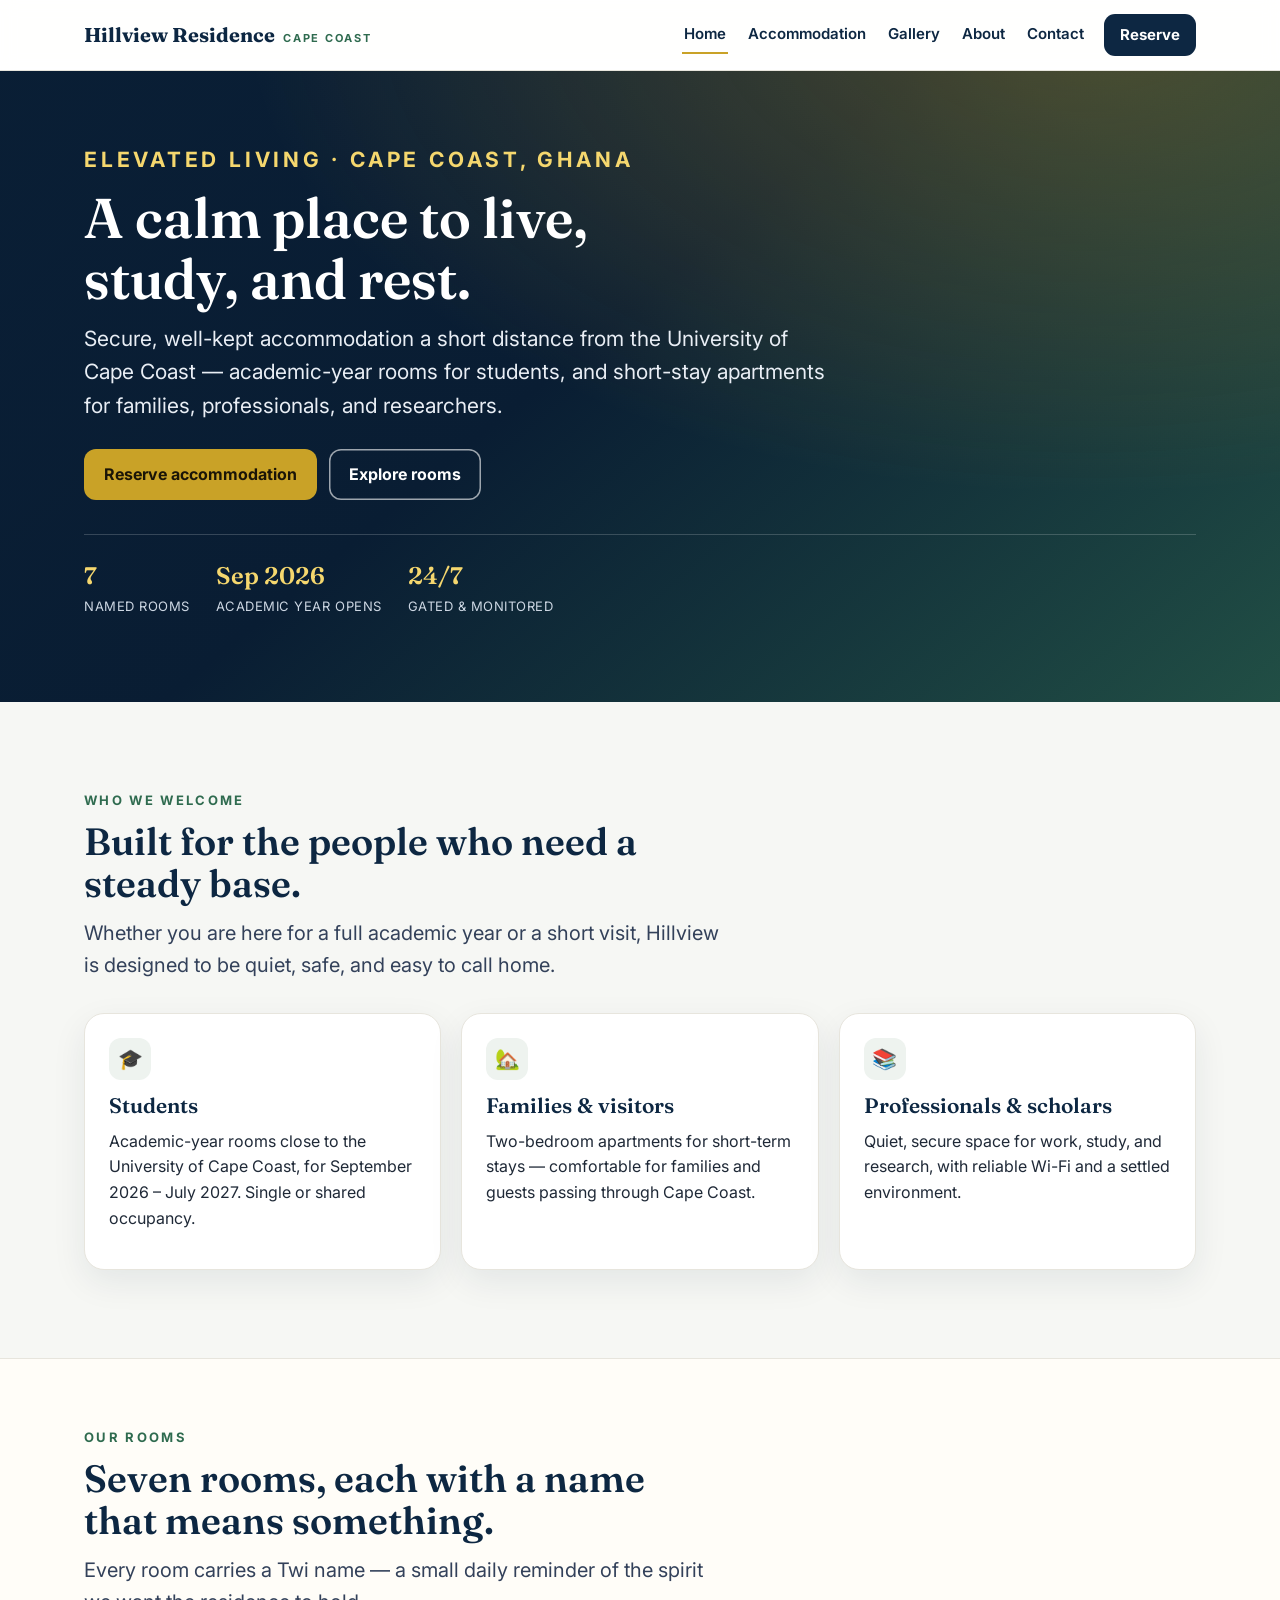
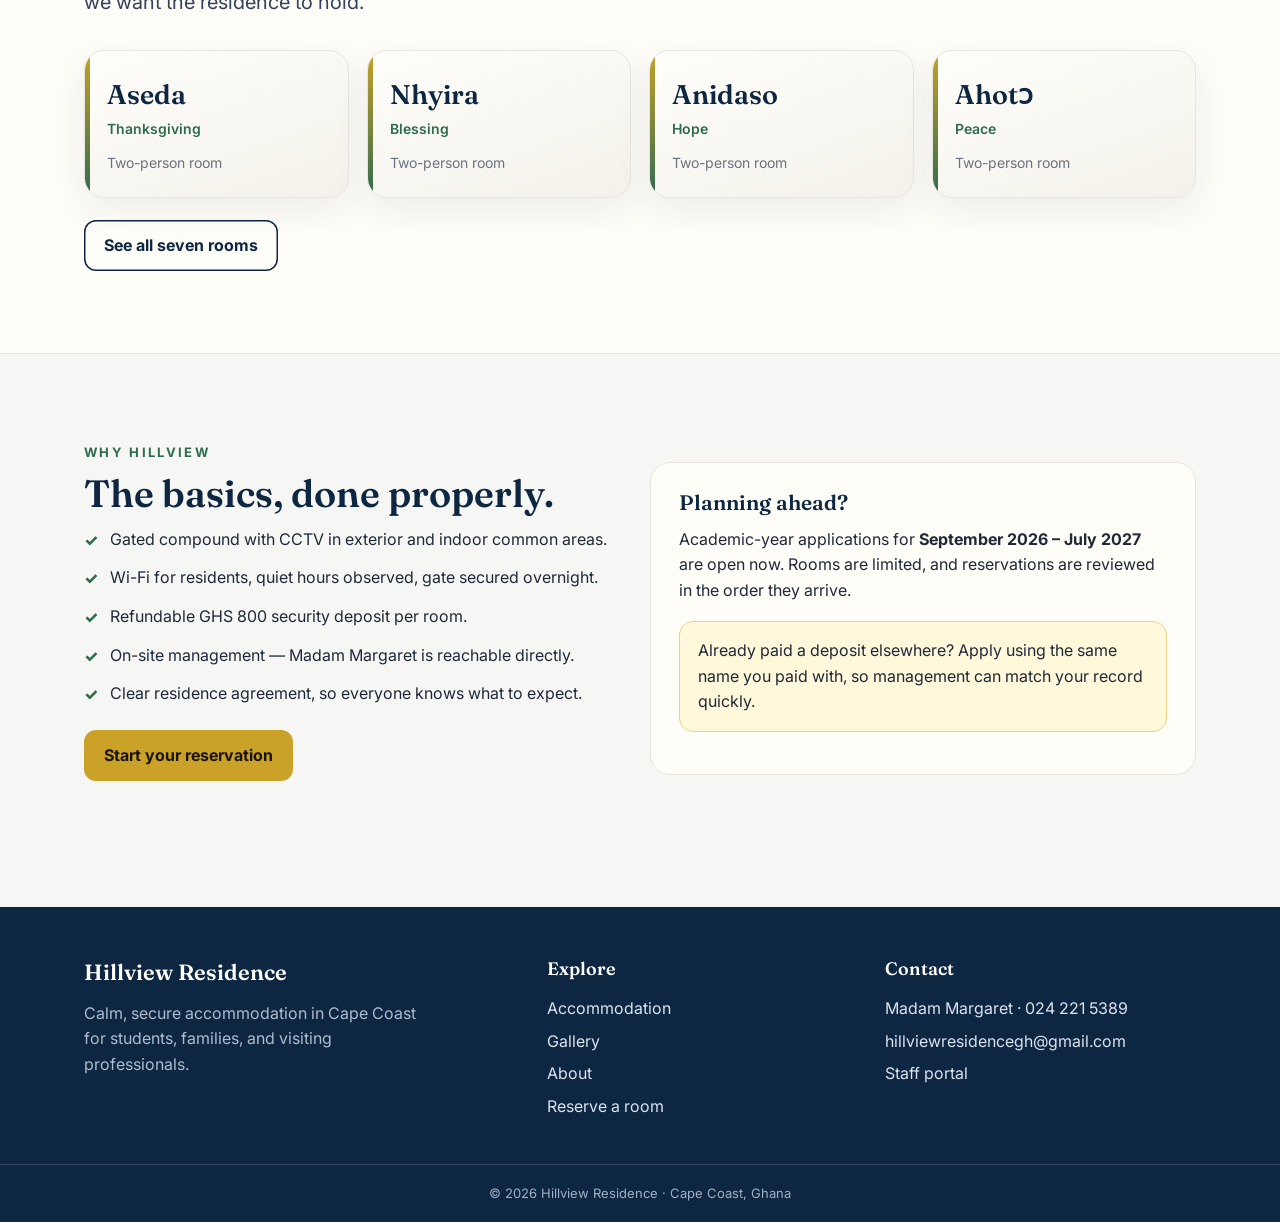
==== commit 995e5679: "Add files via upload" ====
--- a/index.html
+++ b/index.html
@@ -1 +1,147 @@
-<!doctype html><html><head><meta charset='utf-8'><meta name='viewport' content='width=device-width,initial-scale=1'><title>Hillview Residence</title><style>body{margin:0;font-family:Segoe UI,Arial,sans-serif;background:#f6f4ef;color:#1f2933}.hero{min-height:72vh;background:linear-gradient(rgba(18,50,74,.72),rgba(31,107,79,.55)),url('https://images.unsplash.com/photo-1500530855697-b586d89ba3ee?auto=format&fit=crop&w=1600&q=70') center/cover;color:white;display:flex;align-items:center}.wrap{max-width:1120px;margin:auto;padding:24px}.nav{display:flex;gap:18px;align-items:center;justify-content:space-between;padding:18px 24px;background:#12324a;color:white}.nav a{color:white;text-decoration:none;margin-left:14px}.brand{font-weight:800}.hero h1{font-size:54px;margin:0}.hero p{font-size:20px;max-width:760px}.btn{display:inline-block;background:#c9a24a;color:#102030;padding:13px 18px;border-radius:12px;text-decoration:none;font-weight:800;margin:6px}.btn.alt{background:white;color:#12324a}.grid{display:grid;grid-template-columns:repeat(auto-fit,minmax(250px,1fr));gap:18px}.card{background:white;border-radius:18px;padding:24px;box-shadow:0 12px 35px rgba(18,50,74,.12);margin:18px 0}.footer{text-align:center;padding:24px;background:#12324a;color:white}@media(max-width:720px){.hero h1{font-size:38px}.nav{display:block}.nav a{display:inline-block;margin:8px 8px 0 0}}</style></head><body><div class='nav'><div class='brand'>Hillview Residence</div><div><a href='index.html'>Home</a><a href='accommodation.html'>Accommodation</a><a href='gallery.html'>Gallery</a><a href='contact.html'>Contact</a><a href='portal.html'>Reservations</a></div></div><section class='hero'><div class='wrap'><h1>Elevated Living. Exceptional Comfort.</h1><p>Modern accommodation in Cape Coast for students, professionals, families, researchers, and short-term guests.</p><a class='btn' href='https://script.google.com/macros/s/AKfycbzBdfe8CXtQkQ_ID_x-8f8PKSQR5ej5lawcbczdF8S6lPYmqWO3HpNW1ihXAUaL6u8lqw/exec?page=reserve&type=student&v=40'>Apply for Student Room</a><a class='btn alt' href='https://script.google.com/macros/s/AKfycbzBdfe8CXtQkQ_ID_x-8f8PKSQR5ej5lawcbczdF8S6lPYmqWO3HpNW1ihXAUaL6u8lqw/exec?page=reserve&type=apartment&v=40'>Enquire About Apartments</a></div></section><main class='wrap'><div class='grid'><div class='card'><h2>Student Rooms</h2><p>Academic-year residence options near the University of Cape Coast.</p></div><div class='card'><h2>Two-Bedroom Apartments</h2><p>Short-term stays for families, professionals, visiting scholars, and guests.</p></div><div class='card'><h2>Scenic Hill Views</h2><p>A peaceful setting designed for rest, work, study, and comfort.</p></div></div></main><div class='footer'>© Hillview Residence • <a style='color:white' href='https://script.google.com/macros/s/AKfycbzBdfe8CXtQkQ_ID_x-8f8PKSQR5ej5lawcbczdF8S6lPYmqWO3HpNW1ihXAUaL6u8lqw/exec?page=admin&v=40'>Staff Login</a></div></body></html>
+<!doctype html>
+<html lang="en">
+<head>
+<meta charset="utf-8">
+<meta name="viewport" content="width=device-width,initial-scale=1">
+<title>Hillview Residence — Student & Short-Stay Accommodation in Cape Coast</title>
+<meta name="description" content="Calm, secure accommodation in Cape Coast, Ghana — academic-year rooms for students and short-term apartments for families and visiting professionals.">
+<link rel="stylesheet" href="styles.css">
+</head>
+<body>
+
+<nav class="site">
+  <div class="bar">
+    <a class="logo" href="index.html">Hillview Residence <small>Cape Coast</small></a>
+    <button class="navtoggle" aria-label="Open menu" aria-expanded="false">☰</button>
+    <div class="menu">
+      <a class="link" href="index.html" aria-current="page">Home</a>
+      <a class="link" href="accommodation.html">Accommodation</a>
+      <a class="link" href="gallery.html">Gallery</a>
+      <a class="link" href="about.html">About</a>
+      <a class="link" href="contact.html">Contact</a>
+      <a class="navcta" href="reserve.html">Reserve</a>
+    </div>
+  </div>
+</nav>
+
+<header class="hero home-hero">
+  <video class="hero-video" autoplay muted loop playsinline preload="auto" poster="media/hero-poster.jpg" aria-hidden="true">
+    <source src="media/hero.mp4" type="video/mp4">
+  </video>
+  <div class="hero-overlay"></div>
+  <div class="inner">
+    <p class="eyebrow">Elevated living · Cape Coast, Ghana</p>
+    <h1>A calm place to live, study, and rest.</h1>
+    <p>Secure, well-kept accommodation a short distance from the University of Cape Coast — academic-year rooms for students, and short-stay apartments for families, professionals, and researchers.</p>
+    <div class="cta-row">
+      <a class="btn gold" href="reserve.html">Reserve accommodation</a>
+      <a class="btn ghost" href="accommodation.html" style="color:#fff;box-shadow:inset 0 0 0 1.5px rgba(255,255,255,.6)">Explore rooms</a>
+    </div>
+    <div class="meta">
+      <div><span class="k">7</span><span class="v">Named rooms</span></div>
+      <div><span class="k">Sep&nbsp;2026</span><span class="v">Academic year opens</span></div>
+      <div><span class="k">24/7</span><span class="v">Gated &amp; monitored</span></div>
+    </div>
+  </div>
+</header>
+
+<main>
+  <section class="block">
+    <div class="wrap">
+      <div class="section-head">
+        <p class="eyebrow">Who we welcome</p>
+        <h2>Built for the people who need a steady base.</h2>
+        <p class="lead">Whether you are here for a full academic year or a short visit, Hillview is designed to be quiet, safe, and easy to call home.</p>
+      </div>
+      <div class="grid c3">
+        <div class="card">
+          <div class="icon">🎓</div>
+          <h3>Students</h3>
+          <p>Academic-year rooms close to the University of Cape Coast, for September 2026 – July 2027. Single or shared occupancy.</p>
+        </div>
+        <div class="card">
+          <div class="icon">🏡</div>
+          <h3>Families &amp; visitors</h3>
+          <p>Two-bedroom apartments for short-term stays — comfortable for families and guests passing through Cape Coast.</p>
+        </div>
+        <div class="card">
+          <div class="icon">📚</div>
+          <h3>Professionals &amp; scholars</h3>
+          <p>Quiet, secure space for work, study, and research, with reliable Wi-Fi and a settled environment.</p>
+        </div>
+      </div>
+    </div>
+  </section>
+
+  <section class="block tight" style="background:var(--paper);border-top:1px solid var(--line);border-bottom:1px solid var(--line)">
+    <div class="wrap">
+      <div class="section-head">
+        <p class="eyebrow">Our rooms</p>
+        <h2>Seven rooms, each with a name that means something.</h2>
+        <p class="lead">Every room carries a Twi name — a small daily reminder of the spirit we want the residence to hold.</p>
+      </div>
+      <div class="rooms">
+        <div class="room"><div class="twi">Aseda</div><div class="mean">Thanksgiving</div><div class="desc">Two-person room</div></div>
+        <div class="room"><div class="twi">Nhyira</div><div class="mean">Blessing</div><div class="desc">Two-person room</div></div>
+        <div class="room"><div class="twi">Anidaso</div><div class="mean">Hope</div><div class="desc">Two-person room</div></div>
+        <div class="room"><div class="twi">Ahotɔ</div><div class="mean">Peace</div><div class="desc">Two-person room</div></div>
+      </div>
+      <p style="margin-top:22px"><a class="btn ghost" href="accommodation.html">See all seven rooms</a></p>
+    </div>
+  </section>
+
+  <section class="block">
+    <div class="wrap">
+      <div class="grid c2" style="align-items:center">
+        <div>
+          <p class="eyebrow">Why Hillview</p>
+          <h2>The basics, done properly.</h2>
+          <ul class="features">
+            <li>Gated compound with CCTV in exterior and indoor common areas.</li>
+            <li>Wi-Fi for residents, quiet hours observed, gate secured overnight.</li>
+            <li>Refundable GHS 800 security deposit per room.</li>
+            <li>On-site management — Madam Margaret is reachable directly.</li>
+            <li>Clear residence agreement, so everyone knows what to expect.</li>
+          </ul>
+          <p style="margin-top:22px"><a class="btn gold" href="reserve.html">Start your reservation</a></p>
+        </div>
+        <div class="panel">
+          <h3 style="margin-top:0">Planning ahead?</h3>
+          <p>Academic-year applications for <strong>September 2026 – July 2027</strong> are open now. Rooms are limited, and reservations are reviewed in the order they arrive.</p>
+          <p class="notice" style="margin-top:18px">Already paid a deposit elsewhere? Apply using the same name you paid with, so management can match your record quickly.</p>
+        </div>
+      </div>
+    </div>
+  </section>
+</main>
+
+<footer class="site">
+  <div class="inner">
+    <div>
+      <div class="brandline">Hillview Residence</div>
+      <p style="margin-top:10px;max-width:34ch;color:#aebccd">Calm, secure accommodation in Cape Coast for students, families, and visiting professionals.</p>
+    </div>
+    <div>
+      <h4>Explore</h4>
+      <a href="accommodation.html">Accommodation</a>
+      <a href="gallery.html">Gallery</a>
+      <a href="about.html">About</a>
+      <a href="reserve.html">Reserve a room</a>
+    </div>
+    <div>
+      <h4>Contact</h4>
+      <a href="tel:+233242215389">Madam Margaret · 024 221 5389</a>
+      <a href="mailto:hillviewresidencegh@gmail.com">hillviewresidencegh@gmail.com</a>
+      <a href="portal.html">Staff portal</a>
+    </div>
+  </div>
+  <div class="copy">© <span id="yr"></span> Hillview Residence · Cape Coast, Ghana</div>
+</footer>
+
+<script>
+  document.getElementById('yr').textContent=new Date().getFullYear();
+  (function(){var t=document.querySelector('.navtoggle'),m=document.querySelector('.menu');
+   t.addEventListener('click',function(){var o=m.classList.toggle('open');t.setAttribute('aria-expanded',o)})})();
+</script>
+</body>
+</html>
--- a/styles.css
+++ b/styles.css
@@ -0,0 +1,247 @@
+/* Hillview Residence — shared website styles
+   One stylesheet for every public page. Edit colours/fonts here once. */
+
+@import url('https://fonts.googleapis.com/css2?family=Fraunces:opsz,wght@9..144,400;9..144,500;9..144,600;9..144,700&family=Inter:wght@400;500;600;700;800&display=swap');
+
+:root{
+  --navy:#0d2742;
+  --navy-deep:#091d33;
+  --green:#2f6b4f;
+  --gold:#c9a227;
+  --gold-soft:#f5d76e;
+  --bg:#f6f7f4;
+  --paper:#fffdf8;
+  --text:#1f2937;
+  --muted:#6b7280;
+  --line:#e7e5dd;
+  --white:#fff;
+  --radius:20px;
+  --shadow:0 12px 34px rgba(13,39,66,.08);
+  --maxw:1160px;
+  --display:'Fraunces',Georgia,'Times New Roman',serif;
+  --body:'Inter',system-ui,-apple-system,Segoe UI,Arial,sans-serif;
+}
+
+*{box-sizing:border-box}
+html{scroll-behavior:smooth}
+body{
+  margin:0;
+  font-family:var(--body);
+  background:var(--bg);
+  color:var(--text);
+  line-height:1.6;
+  -webkit-font-smoothing:antialiased;
+}
+img{max-width:100%;display:block}
+a{color:var(--navy)}
+
+.wrap{max-width:var(--maxw);margin:auto;padding:24px}
+
+/* ---------- Eyebrow / section heads ---------- */
+.eyebrow{
+  font-size:13px;letter-spacing:.18em;text-transform:uppercase;
+  font-weight:700;color:var(--green);margin:0 0 10px;
+}
+.hero .eyebrow{color:var(--gold-soft)}
+h1,h2,h3{font-family:var(--display);color:var(--navy);line-height:1.1;margin:0 0 12px;font-weight:600}
+h1{font-size:clamp(34px,5vw,56px)}
+h2{font-size:clamp(26px,3.4vw,38px)}
+h3{font-size:21px}
+p{margin:0 0 14px}
+.lead{font-size:clamp(17px,1.6vw,20px);color:#33415a;max-width:62ch}
+
+/* ---------- Navigation ---------- */
+nav.site{
+  position:sticky;top:0;z-index:20;
+  background:rgba(255,255,255,.92);
+  backdrop-filter:saturate(140%) blur(8px);
+  border-bottom:1px solid var(--line);
+}
+nav.site .bar{
+  max-width:var(--maxw);margin:auto;
+  display:flex;align-items:center;gap:18px;
+  padding:14px 24px;
+}
+nav.site .logo{
+  font-family:var(--display);font-weight:700;font-size:20px;color:var(--navy);
+  text-decoration:none;margin-right:auto;display:flex;align-items:baseline;gap:8px;
+}
+nav.site .logo small{
+  font-family:var(--body);font-size:11px;letter-spacing:.16em;text-transform:uppercase;
+  color:var(--green);font-weight:700;
+}
+nav.site a.link{
+  color:var(--navy);text-decoration:none;font-weight:600;font-size:15px;
+  padding:6px 2px;border-bottom:2px solid transparent;
+}
+nav.site a.link:hover,nav.site a.link[aria-current="page"]{border-bottom-color:var(--gold)}
+nav.site .menu{display:flex;gap:18px;align-items:center}
+nav.site .navcta{
+  background:var(--navy);color:#fff;padding:9px 16px;border-radius:11px;
+  text-decoration:none;font-weight:700;font-size:15px;border-bottom:0!important;
+}
+nav.site .navcta:hover{background:var(--navy-deep)}
+.navtoggle{display:none;background:none;border:0;font-size:26px;color:var(--navy);cursor:pointer;line-height:1}
+
+/* ---------- Buttons ---------- */
+.btn{
+  display:inline-flex;align-items:center;gap:9px;
+  border:0;border-radius:12px;padding:13px 20px;
+  background:var(--navy);color:#fff;text-decoration:none;cursor:pointer;
+  font-weight:700;font-size:16px;font-family:var(--body);
+  transition:transform .12s ease,box-shadow .12s ease,background .12s ease;
+}
+.btn:hover{transform:translateY(-2px);box-shadow:0 10px 22px rgba(13,39,66,.18)}
+.btn.gold{background:var(--gold);color:#1a1407}
+.btn.green{background:var(--green)}
+.btn.ghost{background:transparent;color:var(--navy);box-shadow:inset 0 0 0 1.5px var(--navy)}
+.btn.ghost:hover{background:var(--navy);color:#fff}
+
+/* ---------- Hero ---------- */
+.hero{
+  background:
+    radial-gradient(120% 140% at 85% -10%, rgba(201,162,39,.30), transparent 55%),
+    linear-gradient(140deg,var(--navy) 0%, var(--navy-deep) 45%, var(--green) 130%);
+  color:#fff;
+}
+.hero .inner{max-width:var(--maxw);margin:auto;padding:72px 24px 86px}
+.hero h1{color:#fff;max-width:16ch}
+.hero p{color:#e9eef5;max-width:58ch;font-size:clamp(17px,1.7vw,21px)}
+.hero .cta-row{display:flex;flex-wrap:wrap;gap:12px;margin-top:26px}
+.hero .meta{
+  margin-top:34px;display:flex;flex-wrap:wrap;gap:26px;
+  border-top:1px solid rgba(255,255,255,.18);padding-top:22px;
+}
+.hero .meta div span{display:block}
+.hero .meta .k{font-family:var(--display);font-size:24px;font-weight:600;color:var(--gold-soft)}
+.hero .meta .v{font-size:13px;letter-spacing:.04em;color:#cdd7e3;text-transform:uppercase}
+
+/* ---------- Sections ---------- */
+section.block{padding:64px 0}
+section.block.tight{padding:44px 0}
+.section-head{max-width:64ch;margin-bottom:32px}
+
+/* ---------- Cards / grid ---------- */
+.grid{display:grid;gap:20px}
+.grid.c3{grid-template-columns:repeat(auto-fit,minmax(260px,1fr))}
+.grid.c2{grid-template-columns:repeat(auto-fit,minmax(300px,1fr))}
+.card{
+  background:var(--white);border:1px solid var(--line);border-radius:var(--radius);
+  padding:24px;box-shadow:var(--shadow);
+}
+.card h3{margin-top:0}
+.card .icon{
+  width:42px;height:42px;border-radius:12px;display:grid;place-items:center;
+  background:#eef3ef;color:var(--green);font-size:20px;margin-bottom:14px;
+}
+
+/* ---------- Room cards (the signature element) ---------- */
+.rooms{display:grid;gap:18px;grid-template-columns:repeat(auto-fit,minmax(220px,1fr))}
+.room{
+  position:relative;overflow:hidden;border-radius:var(--radius);
+  background:linear-gradient(160deg,#fffefb,#f3f1e9);
+  border:1px solid var(--line);padding:22px;box-shadow:var(--shadow);
+}
+.room::before{
+  content:"";position:absolute;inset:0 auto 0 0;width:5px;
+  background:linear-gradient(var(--gold),var(--green));
+}
+.room .twi{font-family:var(--display);font-size:27px;font-weight:600;color:var(--navy)}
+.room .mean{color:var(--green);font-weight:600;font-size:14px;margin-top:2px}
+.room .desc{color:var(--muted);font-size:14px;margin:12px 0 0}
+.room .tag{
+  display:inline-block;margin-top:14px;font-size:12px;font-weight:700;
+  background:#eaf1ec;color:#1f5138;padding:5px 11px;border-radius:999px;
+}
+
+/* ---------- Feature list ---------- */
+.features{list-style:none;margin:0;padding:0;display:grid;gap:12px}
+.features li{display:flex;gap:12px;align-items:flex-start}
+.features li::before{content:"✓";color:var(--green);font-weight:800;margin-top:1px}
+
+/* ---------- Notice / callout ---------- */
+.notice{
+  background:#fff8db;border:1px solid #ead38a;border-radius:14px;padding:16px 18px;
+}
+.panel{background:var(--paper);border:1px solid var(--line);border-radius:var(--radius);padding:28px}
+
+/* ---------- Gallery ---------- */
+.gallery{display:grid;gap:14px;grid-template-columns:repeat(auto-fit,minmax(220px,1fr))}
+.shot{
+  position:relative;aspect-ratio:4/3;border-radius:16px;overflow:hidden;
+  border:1px solid var(--line);box-shadow:var(--shadow);
+  background:linear-gradient(135deg,var(--navy),var(--green));
+  display:grid;place-items:end start;
+}
+.shot.alt{background:linear-gradient(135deg,var(--green),var(--gold))}
+.shot.alt2{background:linear-gradient(135deg,#3a4a63,var(--navy))}
+.shot span{
+  color:#fff;font-weight:700;font-size:14px;padding:14px;
+  text-shadow:0 1px 8px rgba(0,0,0,.35);
+}
+.shot img{width:100%;height:100%;object-fit:cover}
+
+/* ---------- Contact rows ---------- */
+.contact-grid{display:grid;gap:18px;grid-template-columns:repeat(auto-fit,minmax(240px,1fr))}
+.contact-grid .card .icon{background:#eef2f7;color:var(--navy)}
+.contact-grid a{color:var(--navy);font-weight:700;text-decoration:none}
+.contact-grid a:hover{text-decoration:underline}
+
+/* ---------- Footer ---------- */
+footer.site{background:var(--navy);color:#dbe3ee;margin-top:24px}
+footer.site .inner{max-width:var(--maxw);margin:auto;padding:48px 24px 30px;
+  display:grid;gap:28px;grid-template-columns:1.4fr 1fr 1fr}
+footer.site h4{font-family:var(--display);color:#fff;margin:0 0 12px;font-size:18px;font-weight:600}
+footer.site a{color:#dbe3ee;text-decoration:none;display:block;margin:7px 0}
+footer.site a:hover{color:var(--gold-soft)}
+footer.site .brandline{font-family:var(--display);font-size:22px;color:#fff;font-weight:600}
+footer.site .copy{border-top:1px solid rgba(255,255,255,.14);margin-top:8px;
+  padding:18px 24px;text-align:center;font-size:13px;color:#9fb0c4}
+
+/* ---------- Accessibility / motion ---------- */
+:focus-visible{outline:3px solid var(--gold);outline-offset:2px;border-radius:6px}
+@media (prefers-reduced-motion:reduce){
+  *{animation:none!important;transition:none!important;scroll-behavior:auto!important}
+}
+
+/* ---------- Responsive ---------- */
+@media (max-width:760px){
+  nav.site .menu{
+    position:absolute;top:100%;left:0;right:0;background:#fff;
+    flex-direction:column;align-items:flex-start;gap:4px;
+    padding:12px 24px 18px;border-bottom:1px solid var(--line);
+    box-shadow:0 14px 24px rgba(13,39,66,.10);display:none;
+  }
+  nav.site .menu.open{display:flex}
+  nav.site a.link{width:100%;padding:10px 0}
+  .navtoggle{display:block}
+  footer.site .inner{grid-template-columns:1fr}
+}
+
+/* ---------- Hero background video (homepage) ---------- */
+.hero{position:relative;overflow:hidden}
+.hero-video{
+  position:absolute;inset:0;width:100%;height:100%;
+  object-fit:cover;z-index:0;
+}
+.hero-overlay{
+  position:absolute;inset:0;z-index:1;
+  background:
+    radial-gradient(120% 140% at 85% -10%, rgba(201,162,39,.30), transparent 55%),
+    linear-gradient(140deg, rgba(9,29,51,.88) 0%, rgba(9,29,51,.80) 45%, rgba(47,107,79,.74) 130%);
+}
+.hero .inner{position:relative;z-index:2}
+/* On phones, skip the video (saves data) and show the poster image instead */
+@media (max-width:760px){
+  .home-hero .hero-video{display:none}
+  .home-hero{
+    background-image:
+      radial-gradient(120% 140% at 85% -10%, rgba(201,162,39,.30), transparent 55%),
+      linear-gradient(140deg, rgba(9,29,51,.9), rgba(47,107,79,.78)),
+      url('media/hero-poster.jpg');
+    background-size:cover;background-position:center;
+  }
+}
+@media (prefers-reduced-motion:reduce){
+  .hero-video{display:none}
+}
